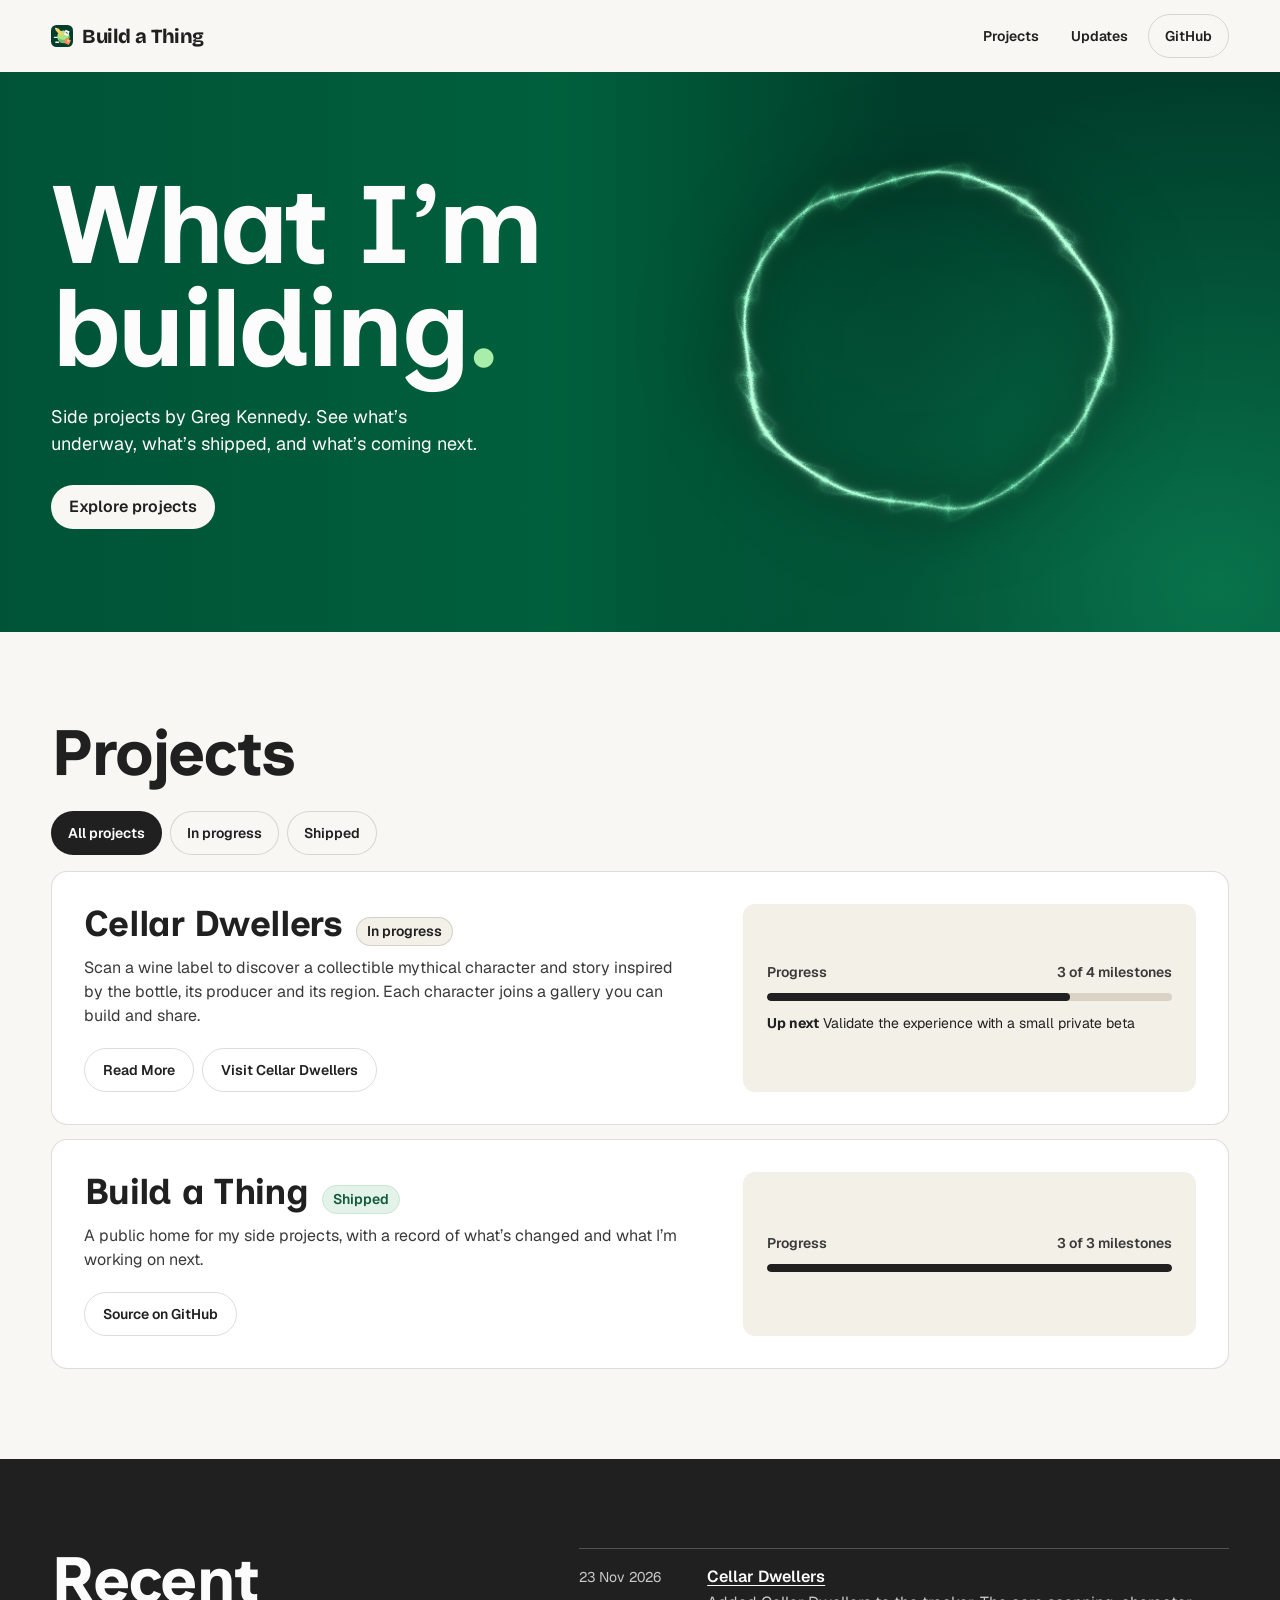
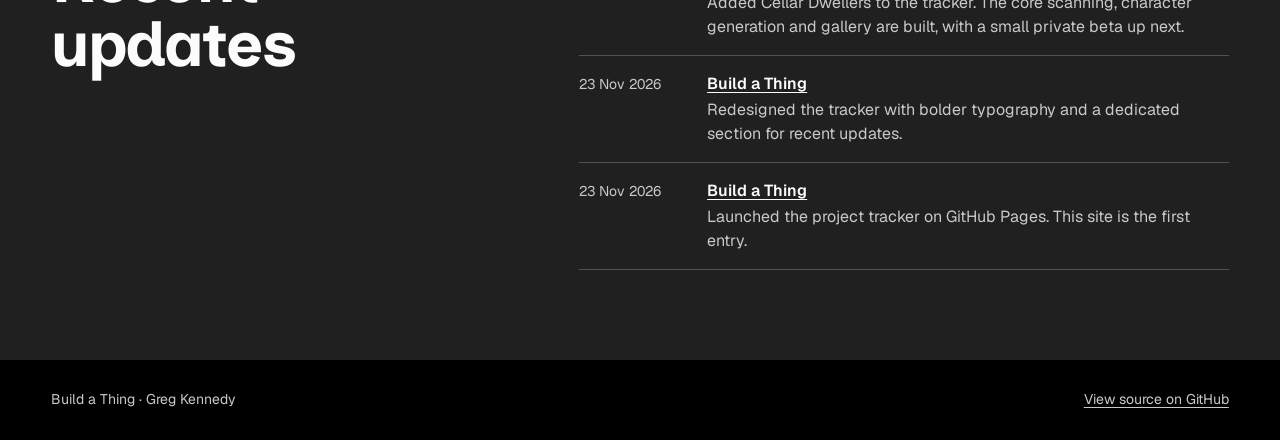
==== docs/index.html @ 75d182dc "Use rolling-ball site icon" ====
<!doctype html>
<html lang="en-AU">
<head>
  <meta charset="utf-8">
  <meta name="viewport" content="width=device-width, initial-scale=1">
  <meta name="description" content="Follow Greg Kennedy’s side projects, their current status and what’s next.">
  <meta name="theme-color" content="#f9f7f3">
  <title>Build a Thing — Greg Kennedy</title>
  <link rel="icon" type="image/svg+xml" href="./project-roll.svg">
  <link rel="stylesheet" href="./styles.css?v=8">
  <script src="./projects.js?v=5" defer></script>
  <script src="./site.js?v=5" defer></script>
  <script src="./hero-halo.js" defer></script>
</head>
<body>
  <header class="site-header wrap">
    <a class="wordmark" href="./index.html"><img src="./project-roll.svg" width="22" height="22" alt="">Build a Thing</a>
    <nav aria-label="Main navigation">
      <a href="#projects">Projects</a>
      <a href="#updates">Updates</a>
      <a href="https://github.com/gkennedy1" class="github-link">GitHub</a>
    </nav>
  </header>

  <main>
    <section class="intro" aria-labelledby="site-title">
      <div class="hero-halo" aria-hidden="true"><canvas></canvas></div>
      <div class="intro-layout wrap">
        <div class="intro-copy">
          <h1 id="site-title">What I’m<br>building<span>.</span></h1>
          <p>Side projects by Greg Kennedy. See what’s underway, what’s shipped, and what’s coming next.</p>
          <a class="intro-link" href="#projects">Explore projects</a>
        </div>
      </div>
    </section>

    <section class="projects wrap" aria-labelledby="projects">
      <h2 id="projects" class="section-title" tabindex="-1">Projects</h2>
      <div class="filters" role="group" aria-label="Filter projects by status" hidden></div>
      <p class="visually-hidden" id="results" role="status"></p>
      <div id="project-list"><p class="muted">Loading projects…</p></div>
      <noscript>Enable JavaScript to view the project list.</noscript>
    </section>

    <section class="updates" aria-labelledby="updates">
      <div class="updates-layout wrap">
        <h2 id="updates" class="section-title" tabindex="-1">Recent updates</h2>
        <ol id="update-list"></ol>
      </div>
    </section>
  </main>

  <footer class="site-footer">
    <div class="footer-layout wrap">
      <span>Build a Thing · Greg Kennedy</span>
      <a href="https://github.com/gkennedy1/build-a-thing">View source on GitHub</a>
    </div>
  </footer>
</body>
</html>
---- docs/styles.css ----
@font-face {
  font-family: 'Bricolage Grotesque';
  src: url('./fonts/bricolage-grotesque.woff2') format('woff2');
  font-weight: 400 800;
  font-display: swap;
}

@font-face {
  font-family: 'Inclusive Sans';
  src: url('./fonts/inclusive-sans.woff2') format('woff2');
  font-weight: 300 700;
  font-display: swap;
}

@font-face {
  font-family: Geist;
  src: url('./fonts/geist.woff2') format('woff2');
  font-weight: 400 700;
  font-display: swap;
}

:root {
  --canvas: #f9f7f3;
  --bone: #f3f0e8;
  --paper: #fff;
  --ink: #202020;
  --body: #3a3a3a;
  --muted: #646464;
  --line: rgb(32 32 32 / 15%);
  --hero-green: #003e2b;
  --pressed: #ad270c;
  --light: #fcfcfc;
  --heading: 'Inclusive Sans', Geist, system-ui, sans-serif;
  --wordmark: 'Bricolage Grotesque', Geist, system-ui, sans-serif;
  --sans: Geist, system-ui, sans-serif;
}

* { box-sizing: border-box; }
body { margin: 0; background: var(--canvas); color: var(--ink); font: 1rem/1.5 var(--sans); }
h1, h2, h3, p { margin: 0; }
a { color: inherit; text-underline-offset: .19em; }
[id] { scroll-margin-block-start: 24px; }
:focus-visible { outline: 2px solid currentColor; outline-offset: 4px; }
::selection { color: var(--paper); background: var(--pressed); }
.wrap { width: min(100% - clamp(2rem, 8vw, 8rem), 76rem); margin-inline: auto; }

.site-header {
  display: flex;
  flex-wrap: wrap;
  justify-content: space-between;
  align-items: center;
  min-block-size: 72px;
  gap: 4px 16px;
  padding-block: 8px;
  font-size: .875rem;
  font-weight: 600;
}

.site-header nav { display: flex; flex-wrap: wrap; align-items: center; gap: 4px 8px; }
.site-header a { display: inline-flex; align-items: center; min-block-size: 44px; text-decoration: none; }
.site-header nav a { padding-inline: 12px; border-radius: 999px; }
.site-header nav a:hover { background: var(--bone); }
.site-header .github-link { border: 1px solid var(--line); padding-inline: 16px; }
.wordmark { gap: 9px; font: 750 1.25rem/1 var(--wordmark); letter-spacing: -.025em; }

.intro {
  position: relative;
  isolation: isolate;
  background: #00603c;
  background-image:
    radial-gradient(ellipse 45% 90% at 95% 92%, #08734b 0, transparent 100%),
    linear-gradient(90deg, #005337, #00603c 44%, var(--hero-green) 71%);
  color: var(--light);
  overflow: hidden;
}

.intro-layout {
  position: relative;
  display: grid;
  grid-template-columns: 1.65fr 1fr;
  align-items: center;
  min-block-size: clamp(27rem, 43vw, 39rem);
  padding-block: clamp(3.75rem, 8vw, 7.5rem);
}

.intro-copy { position: relative; z-index: 1; }
.intro ::selection { background: #003d28; }
.intro h1 {
  font: 700 clamp(3.6rem, 8.6vw, 8rem)/.93 var(--heading);
  letter-spacing: -.027em;
}
.intro h1 span { color: #a8edaa; }
.intro p { max-inline-size: 36ch; margin-block-start: 24px; font-size: clamp(1rem, 1.7vw, 1.125rem); }
.intro-link, .project-links a {
  display: inline-flex;
  align-items: center;
  justify-content: center;
  min-block-size: 44px;
  padding: 8px 18px;
  border-radius: 999px;
  font-weight: 600;
  text-decoration: none;
}

.intro-link { margin-block-start: 28px; color: var(--ink); background: var(--canvas); }
.intro-link:hover { background: var(--bone); }
.intro-link:focus-visible { outline-color: var(--light); }

.hero-halo {
  position: absolute;
  inset: 0 0 0 auto;
  width: 58%;
  mask-image: linear-gradient(90deg, transparent, #000 20%, #000 94%, transparent);
  pointer-events: none;
}

.hero-halo::before {
  content: '';
  position: absolute;
  top: 48%;
  left: 52%;
  width: min(68%, 25rem);
  aspect-ratio: 1;
  transform: translate(-50%, -50%) rotate(-18deg) scaleY(.92);
  background: radial-gradient(circle, transparent 45%, #14bd773d 60%, #aafed7 65%, #34e99d78 68%, transparent 78%);
}

.hero-halo canvas { position: absolute; inset: 0; width: 100%; height: 100%; opacity: 0; }
.hero-halo[data-animated] canvas { opacity: 1; }
.hero-halo[data-animated]::before { opacity: 0; }

.projects { padding-block: clamp(3.5rem, 7vw, 6rem); }
.section-title {
  font: 700 clamp(2.6rem, 5vw, 4.5rem)/1 var(--heading);
  letter-spacing: -.025em;
  text-wrap: balance;
}

.projects .section-title { margin-block-end: 26px; }
#project-list { display: grid; gap: 14px; }
.project {
  display: grid;
  grid-template-columns: minmax(0, 1.4fr) minmax(0, 1fr);
  gap: 24px;
  align-items: stretch;
  padding: clamp(18px, 3vw, 32px);
  border: 1px solid var(--line);
  border-radius: 16px;
  background: var(--paper);
  overflow-wrap: anywhere;
}

.project-body:only-child { grid-column: 1 / -1; }
.project-heading { display: flex; align-items: baseline; flex-wrap: wrap; gap: 8px 14px; }
.project-heading h3 { font: 700 clamp(1.6rem, 3vw, 2.25rem)/1.1 var(--heading); letter-spacing: -.02em; }
.project-body > p { color: var(--body); max-inline-size: 54ch; margin-block-start: 10px; }
.status {
  border: 1px solid var(--line);
  border-radius: 999px;
  background: var(--canvas);
  padding: 3px 10px;
  font-size: .875rem;
  font-weight: 600;
}

.status.shipped { color: #145a3c; background: #e4f3e9; border-color: #c9e6d4; }
.status.in-progress { background: var(--bone); }
.status.paused { color: #4d4d4d; background: #eee; }
.project-progress {
  display: grid;
  align-content: center;
  align-self: stretch;
  background: var(--bone);
  border-radius: 12px;
  padding: 18px clamp(14px, 3vw, 24px);
}

.progress-label {
  display: flex;
  justify-content: space-between;
  flex-wrap: wrap;
  gap: 4px 12px;
  color: var(--body);
  font-size: .875rem;
  font-weight: 600;
  font-variant-numeric: tabular-nums;
}

progress {
  display: block;
  width: 100%;
  height: 8px;
  margin-block: 10px 4px;
  appearance: none;
  border: 0;
  border-radius: 999px;
  overflow: hidden;
  background: #d9d2c5;
  color: var(--ink);
}

progress::-webkit-progress-bar { background: #d9d2c5; }
progress::-webkit-progress-value { background: var(--ink); border-radius: 999px; }
progress::-moz-progress-bar { background: var(--ink); border-radius: 999px; }
.next-step { margin-block-start: 8px; font-size: .875rem; }
.project-links { display: flex; flex-wrap: wrap; gap: 8px; margin-block-start: 20px; }
.project-links[hidden] { display: none; }
.project-links a { border: 1px solid var(--line); font-size: .875rem; }
.project-links a:hover { background: var(--bone); }
.filters { display: flex; flex-wrap: wrap; gap: 8px; margin-block-end: 16px; }
.filters[hidden] { display: none; }
.filters button {
  min-block-size: 44px;
  border: 1px solid var(--line);
  border-radius: 999px;
  padding: 8px 16px;
  color: var(--ink);
  background: var(--canvas);
  font: 600 .875rem/1.2 var(--sans);
  cursor: pointer;
}

.filters button:hover { background: var(--bone); }
.filters button[aria-pressed='true'] { color: var(--paper); background: var(--ink); }
.filters button[aria-pressed='true']:focus-visible { outline-color: var(--ink); }
.empty { border: 1px solid var(--line); border-radius: 12px; padding: 18px; }
.muted { color: var(--muted); }

.updates { background: var(--ink); color: var(--light); }
.updates-layout {
  display: grid;
  grid-template-columns: minmax(0, 1fr) minmax(0, 1.4fr);
  gap: 24px 64px;
  align-items: start;
  padding-block: clamp(3.5rem, 7vw, 6rem);
}

.updates h2 { max-inline-size: 8ch; text-wrap: initial; }
.updates ol { list-style: none; margin: 0; padding: 0; border-block-start: 1px solid rgb(252 252 252 / 22%); }
.updates li {
  display: grid;
  grid-template-columns: 7rem minmax(0, 1fr);
  gap: 2px 16px;
  align-items: baseline;
  padding-block: 16px;
  overflow-wrap: anywhere;
  border-block-end: 1px solid rgb(252 252 252 / 22%);
}

.updates time, .updates li p, .updates .muted { color: #c9c9c9; }
.updates time { font-size: .875rem; font-variant-numeric: tabular-nums; }
.updates a { justify-self: start; font-weight: 600; }
.updates a:hover, .site-footer a:hover { color: var(--paper); }
.updates li p { grid-column: 2; }
.site-footer { background: #000; color: #c9c9c9; font-size: .875rem; }
.footer-layout { display: flex; justify-content: space-between; align-items: center; flex-wrap: wrap; gap: 0 16px; padding-block: 18px; }
.site-footer a { display: inline-flex; min-block-size: 44px; align-items: center; }
.visually-hidden { position: absolute; width: 1px; height: 1px; overflow: hidden; clip-path: inset(50%); white-space: nowrap; }

.project-detail { min-block-size: 60vh; padding-block: clamp(3rem, 7vw, 6rem); }
.detail-header { max-inline-size: 70ch; }
.detail-title { display: flex; align-items: baseline; flex-wrap: wrap; gap: 12px 20px; }
.detail-title h1 {
  font: 700 clamp(3rem, 8vw, 6rem)/.96 var(--heading);
  letter-spacing: -.03em;
  overflow-wrap: anywhere;
}
.detail-header > p { margin-block-start: 18px; color: var(--body); font-size: 1.125rem; }
.detail-section {
  display: grid;
  grid-template-columns: minmax(0, 1fr) minmax(0, 2.4fr);
  align-items: start;
  gap: 20px 32px;
  border-block-start: 1px solid var(--line);
  margin-block-start: clamp(2.5rem, 6vw, 5rem);
  padding-block-start: clamp(2rem, 4vw, 3.5rem);
}
.detail-section[hidden] { display: none; }
.detail-section .section-title { font-size: clamp(2rem, 4vw, 3.5rem); overflow-wrap: anywhere; }
.pitch-copy { max-inline-size: 65ch; color: var(--body); font-size: 1.0625rem; }
.pitch-copy p + p { margin-block-start: 1em; }
.screenshot-grid { display: grid; gap: 24px; align-items: start; }
.screenshot-grid figure { margin: 0; }
.screenshot-grid a { display: inline-block; max-inline-size: 100%; vertical-align: top; border-radius: 12px; }
.screenshot-grid img { display: block; max-inline-size: 100%; block-size: auto; border-radius: inherit; }
.screenshot-grid figcaption { margin-block-start: 8px; color: var(--muted); font-size: .875rem; }

@media (max-width: 760px) {
  .intro {
    background-image:
      radial-gradient(ellipse 40% 35% at 100% 100%, #008c5a, transparent 100%),
      linear-gradient(175deg, #005337 0%, #00603c 66%, #00452f 100%);
  }
  .intro-layout { display: block; min-block-size: 0; }
  .hero-halo { inset: auto 0 0 auto; width: clamp(8rem, 35vw, 15rem); height: clamp(7rem, 31vw, 13rem); }
  .intro-copy { max-inline-size: 100%; }
  .intro p { max-inline-size: 30ch; }
  .project, .updates-layout, .detail-section { grid-template-columns: minmax(0, 1fr); }
  .updates h2 { max-inline-size: none; }
}

@media (max-width: 520px) {
  .intro p { max-inline-size: 32ch; }
}

@media (max-width: 420px) {
  .site-header { column-gap: 8px; }
  .site-header nav a { padding-inline: 6px; }
  .site-header .github-link { padding-inline: 10px; }
  .site-header nav { gap: 2px; }
  .wordmark { font-size: 1.125rem; gap: 6px; }
  .intro h1 { font-size: clamp(3rem, 14vw, 3.6rem); }
  .updates li { grid-template-columns: minmax(0, 1fr); gap: 4px; }
  .updates li p { grid-column: auto; }
  .updates a { display: inline-grid; align-items: center; min-block-size: 44px; }
}
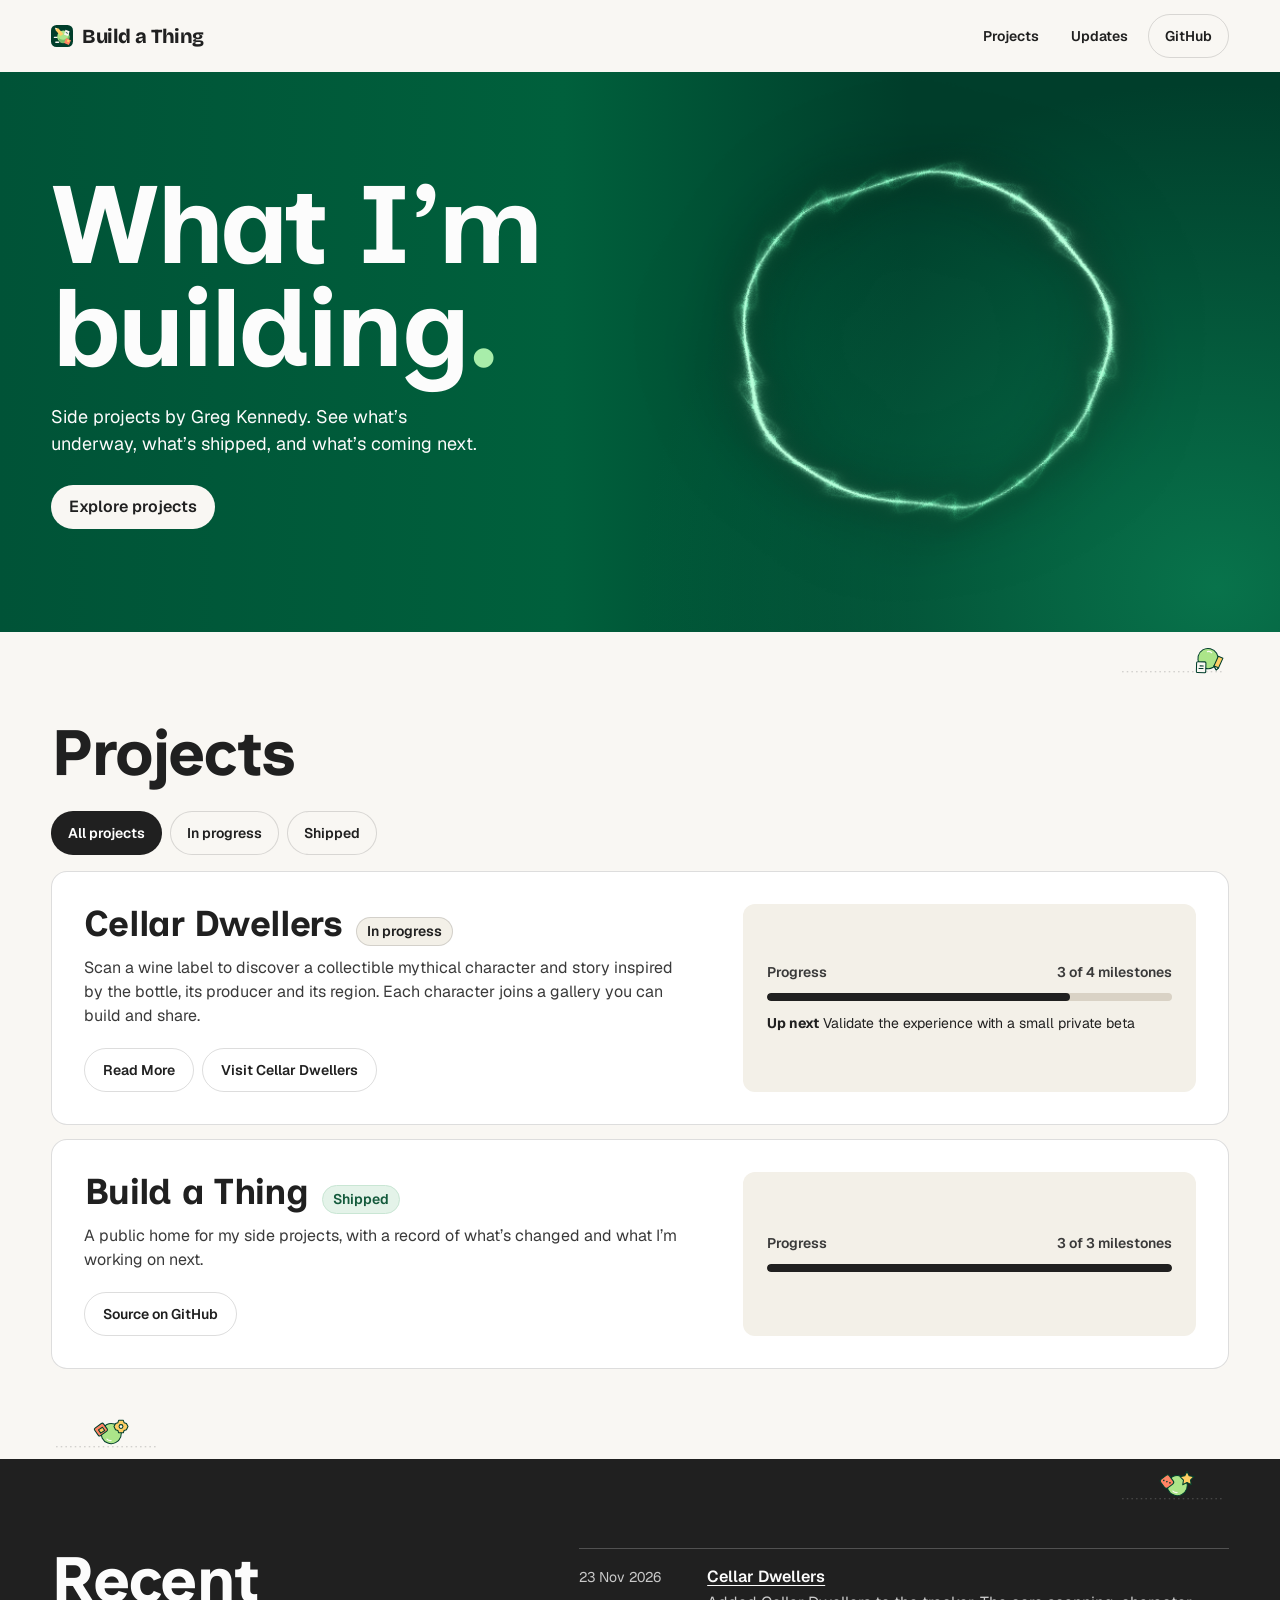
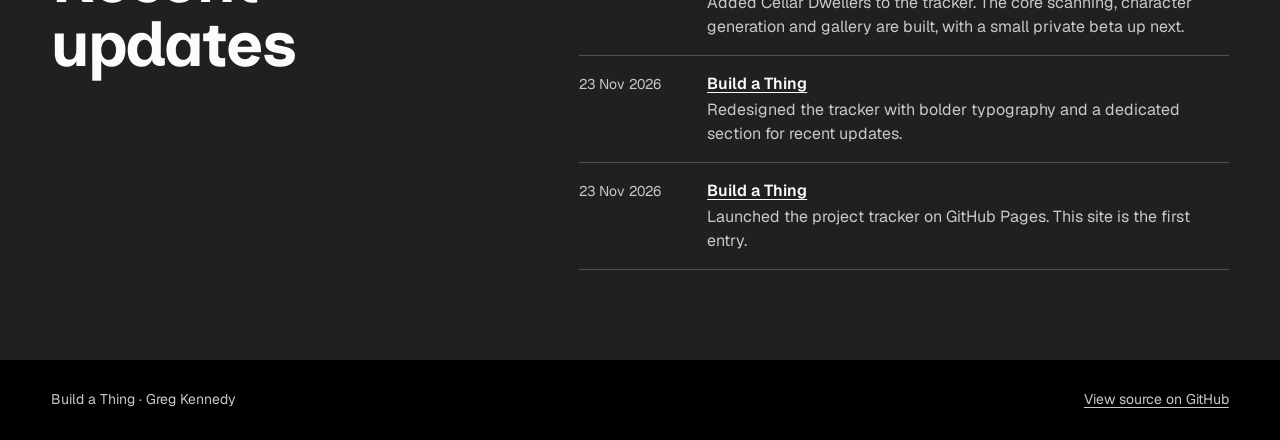
==== commit 71da2b30: "more balls" ====
--- a/docs/index.html
+++ b/docs/index.html
@@ -7,10 +7,11 @@
   <meta name="theme-color" content="#f9f7f3">
   <title>Build a Thing — Greg Kennedy</title>
   <link rel="icon" type="image/svg+xml" href="./project-roll.svg">
-  <link rel="stylesheet" href="./styles.css?v=8">
+  <link rel="stylesheet" href="./styles.css?v=9">
   <script src="./projects.js?v=5" defer></script>
   <script src="./site.js?v=5" defer></script>
   <script src="./hero-halo.js" defer></script>
+  <script src="./roll-scenes.js" defer></script>
 </head>
 <body>
   <header class="site-header wrap">
@@ -35,15 +36,18 @@
     </section>
 
     <section class="projects wrap" aria-labelledby="projects">
+      <div class="roll-scene roll-scene--end" data-roll-scene="desk" aria-hidden="true"></div>
       <h2 id="projects" class="section-title" tabindex="-1">Projects</h2>
       <div class="filters" role="group" aria-label="Filter projects by status" hidden></div>
       <p class="visually-hidden" id="results" role="status"></p>
       <div id="project-list"><p class="muted">Loading projects…</p></div>
       <noscript>Enable JavaScript to view the project list.</noscript>
+      <div class="roll-scene roll-scene--bottom" data-roll-scene="workbench" aria-hidden="true"></div>
     </section>
 
     <section class="updates" aria-labelledby="updates">
       <div class="updates-layout wrap">
+        <div class="roll-scene roll-scene--end" data-roll-scene="arcade" aria-hidden="true"></div>
         <h2 id="updates" class="section-title" tabindex="-1">Recent updates</h2>
         <ol id="update-list"></ol>
       </div>
--- a/docs/styles.css
+++ b/docs/styles.css
@@ -62,6 +62,47 @@
 .site-header nav a:hover { background: var(--bone); }
 .site-header .github-link { border: 1px solid var(--line); padding-inline: 16px; }
 .wordmark { gap: 9px; font: 750 1.25rem/1 var(--wordmark); letter-spacing: -.025em; }
+.wordmark img { flex: none; }
+
+@media (prefers-reduced-motion: no-preference) {
+  .wordmark:focus-visible img { animation: header-roll 520ms ease-in-out; }
+
+  @media (hover: hover) {
+    .wordmark:hover img { animation: header-roll 520ms ease-in-out; }
+  }
+}
+
+@keyframes header-roll {
+  42% { transform: translateX(-5px) rotate(-35deg); }
+  73% { transform: translateX(1px) rotate(7deg); }
+}
+
+.projects, .updates-layout, .project-detail { position: relative; }
+
+.roll-scene {
+  position: absolute;
+  inset-block-start: 4px;
+  inset-inline-start: 0;
+  inline-size: min(7rem, 100%);
+  aspect-ratio: 18 / 7;
+  pointer-events: none;
+}
+
+.roll-scene svg { display: block; inline-size: 100%; block-size: 100%; }
+.roll-scene--end { inset-inline: auto 0; }
+.roll-scene--bottom { inset-block: auto 4px; }
+
+@media (min-width: 96rem) {
+  .roll-scene {
+    --roll-offset: calc((76rem - 100vw) / 4 - 4.125rem);
+    inset-block-start: 3.5rem;
+    inset-inline-start: var(--roll-offset);
+    inline-size: 8.25rem;
+  }
+
+  .roll-scene--end { inset-inline: auto var(--roll-offset); }
+  .roll-scene--bottom { inset-block: auto 3.5rem; }
+}
 
 .intro {
   position: relative;
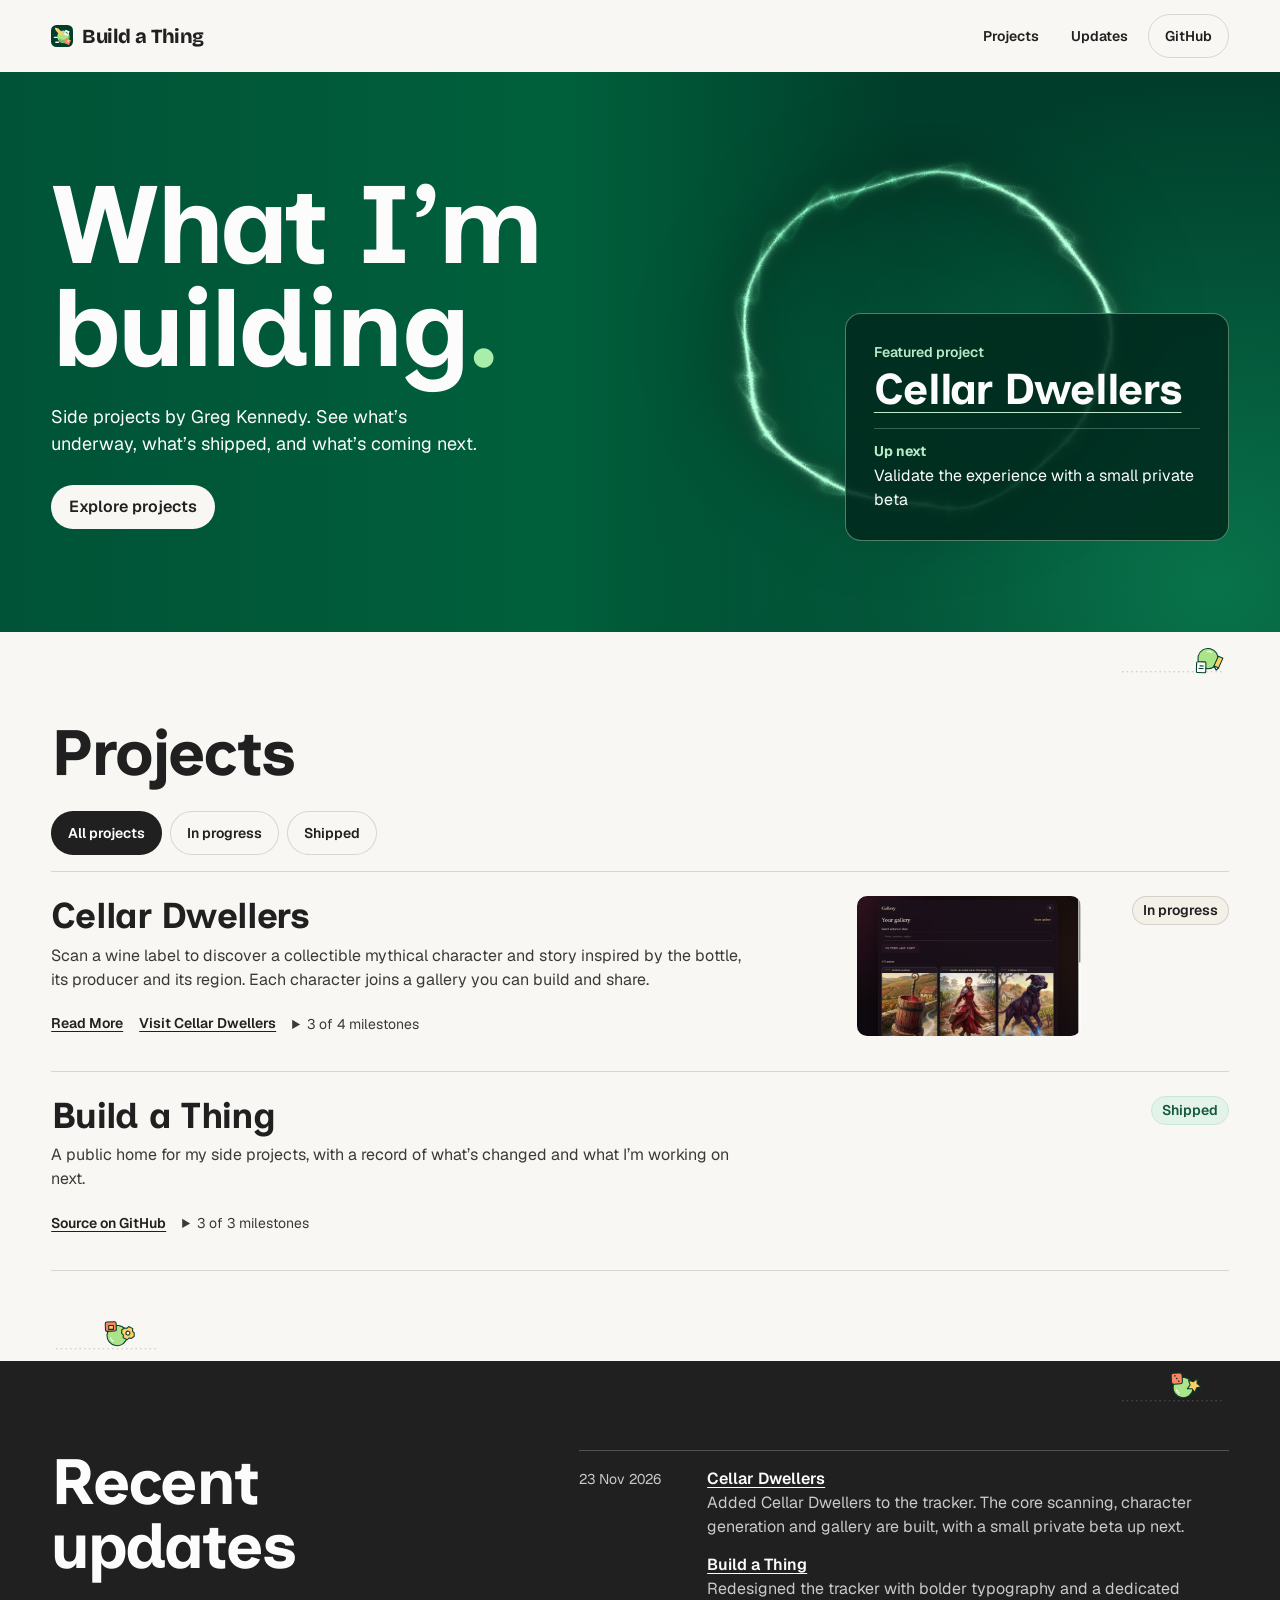
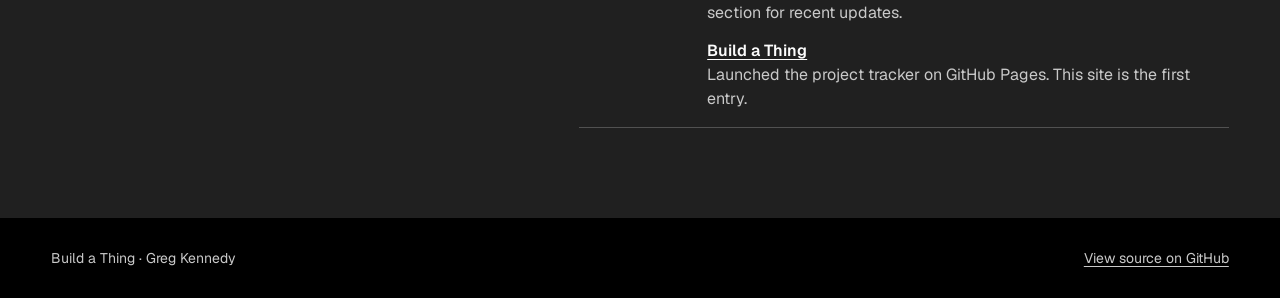
==== commit b1889764: "ui updates" ====
--- a/docs/index.html
+++ b/docs/index.html
@@ -7,9 +7,9 @@
   <meta name="theme-color" content="#f9f7f3">
   <title>Build a Thing — Greg Kennedy</title>
   <link rel="icon" type="image/svg+xml" href="./project-roll.svg">
-  <link rel="stylesheet" href="./styles.css?v=9">
+  <link rel="stylesheet" href="./styles.css?v=10">
   <script src="./projects.js?v=5" defer></script>
-  <script src="./site.js?v=5" defer></script>
+  <script src="./site.js?v=7" defer></script>
   <script src="./hero-halo.js" defer></script>
   <script src="./roll-scenes.js" defer></script>
 </head>
@@ -32,6 +32,7 @@
           <p>Side projects by Greg Kennedy. See what’s underway, what’s shipped, and what’s coming next.</p>
           <a class="intro-link" href="#projects">Explore projects</a>
         </div>
+        <aside class="featured-project" aria-labelledby="featured-title" hidden></aside>
       </div>
     </section>
 
--- a/docs/styles.css
+++ b/docs/styles.css
@@ -118,7 +118,8 @@
 .intro-layout {
   position: relative;
   display: grid;
-  grid-template-columns: 1.65fr 1fr;
+  grid-template-columns: minmax(0, 1.45fr) minmax(0, 1fr);
+  gap: clamp(1.5rem, 4vw, 4rem);
   align-items: center;
   min-block-size: clamp(27rem, 43vw, 39rem);
   padding-block: clamp(3.75rem, 8vw, 7.5rem);
@@ -131,7 +132,7 @@
   letter-spacing: -.027em;
 }
 .intro h1 span { color: #a8edaa; }
-.intro p { max-inline-size: 36ch; margin-block-start: 24px; font-size: clamp(1rem, 1.7vw, 1.125rem); }
+.intro-copy p { max-inline-size: 36ch; margin-block-start: 24px; font-size: clamp(1rem, 1.7vw, 1.125rem); }
 .intro-link, .project-links a {
   display: inline-flex;
   align-items: center;
@@ -170,6 +171,25 @@
 .hero-halo[data-animated] canvas { opacity: 1; }
 .hero-halo[data-animated]::before { opacity: 0; }
 
+.featured-project {
+  align-self: end;
+  justify-self: end;
+  width: min(100%, 24rem);
+  margin-block-end: -.75rem;
+  padding: clamp(1rem, 2.5vw, 1.75rem);
+  border: 1px solid rgb(220 255 225 / 38%);
+  border-radius: 16px;
+  background: rgb(0 43 30 / 88%);
+  overflow-wrap: anywhere;
+}
+
+.featured-label { color: #bceac9; font-size: .875rem; font-weight: 600; }
+.featured-project h2 { margin-block-start: 4px; font: 700 clamp(1.7rem, 3.4vw, 2.7rem)/1.05 var(--heading); letter-spacing: -.025em; }
+.featured-project h2 a { text-decoration-color: #bceac9; text-decoration-thickness: 1px; }
+.featured-project h2 a:hover { color: #bceac9; }
+.featured-milestone { margin-block-start: 16px; padding-block-start: 12px; border-block-start: 1px solid rgb(220 255 225 / 25%); }
+.featured-milestone strong { display: block; margin-block-end: 2px; color: #bceac9; font-size: .875rem; }
+
 .projects { padding-block: clamp(3.5rem, 7vw, 6rem); }
 .section-title {
   font: 700 clamp(2.6rem, 5vw, 4.5rem)/1 var(--heading);
@@ -178,23 +198,33 @@
 }
 
 .projects .section-title { margin-block-end: 26px; }
-#project-list { display: grid; gap: 14px; }
+#project-list { border-block-start: 1px solid var(--line); }
 .project {
   display: grid;
-  grid-template-columns: minmax(0, 1.4fr) minmax(0, 1fr);
-  gap: 24px;
-  align-items: stretch;
-  padding: clamp(18px, 3vw, 32px);
-  border: 1px solid var(--line);
-  border-radius: 16px;
-  background: var(--paper);
+  grid-template-columns: minmax(0, 1fr) min(20vw, 14rem) 7rem;
+  grid-template-areas: 'body preview status';
+  gap: clamp(12px, 3vw, 36px);
+  align-items: start;
+  padding-block: 24px;
+  border-block-end: 1px solid var(--line);
   overflow-wrap: anywhere;
 }
 
-.project-body:only-child { grid-column: 1 / -1; }
-.project-heading { display: flex; align-items: baseline; flex-wrap: wrap; gap: 8px 14px; }
-.project-heading h3 { font: 700 clamp(1.6rem, 3vw, 2.25rem)/1.1 var(--heading); letter-spacing: -.02em; }
-.project-body > p { color: var(--body); max-inline-size: 54ch; margin-block-start: 10px; }
+.project-body { grid-area: body; }
+.project-body h3 { font: 700 clamp(1.6rem, 3vw, 2.25rem)/1.1 var(--heading); letter-spacing: -.02em; }
+.project-body > p { color: var(--body); max-inline-size: 64ch; margin-block-start: 8px; }
+.project > .status { grid-area: status; justify-self: end; }
+.project-preview {
+  grid-area: preview;
+  display: block;
+  inline-size: 100%;
+  block-size: auto;
+  aspect-ratio: 16 / 10;
+  object-fit: cover;
+  object-position: center top;
+  border-radius: 10px;
+  background: var(--bone);
+}
 .status {
   border: 1px solid var(--line);
   border-radius: 999px;
@@ -207,25 +237,10 @@
 .status.shipped { color: #145a3c; background: #e4f3e9; border-color: #c9e6d4; }
 .status.in-progress { background: var(--bone); }
 .status.paused { color: #4d4d4d; background: #eee; }
-.project-progress {
-  display: grid;
-  align-content: center;
-  align-self: stretch;
-  background: var(--bone);
-  border-radius: 12px;
-  padding: 18px clamp(14px, 3vw, 24px);
-}
-
-.progress-label {
-  display: flex;
-  justify-content: space-between;
-  flex-wrap: wrap;
-  gap: 4px 12px;
-  color: var(--body);
-  font-size: .875rem;
-  font-weight: 600;
-  font-variant-numeric: tabular-nums;
-}
+.project-actions { display: flex; flex-wrap: wrap; align-items: start; gap: 0 16px; margin-block-start: 10px; }
+.project-progress { max-inline-size: 36ch; color: var(--body); font-size: .875rem; }
+.project-progress summary { width: fit-content; padding-block: 12px; font-variant-numeric: tabular-nums; cursor: pointer; }
+.project-progress summary:hover { color: var(--ink); text-decoration: underline; }
 
 progress {
   display: block;
@@ -248,6 +263,9 @@
 .project-links[hidden] { display: none; }
 .project-links a { border: 1px solid var(--line); font-size: .875rem; }
 .project-links a:hover { background: var(--bone); }
+.project-actions .project-links { gap: 0 16px; margin-block-start: 0; }
+.project-actions a { padding-inline: 0; border: 0; border-radius: 0; text-decoration: underline; }
+.project-actions a:hover { background: none; color: var(--hero-green); }
 .filters { display: flex; flex-wrap: wrap; gap: 8px; margin-block-end: 16px; }
 .filters[hidden] { display: none; }
 .filters button {
@@ -277,11 +295,13 @@
 }
 
 .updates h2 { max-inline-size: 8ch; text-wrap: initial; }
-.updates ol { list-style: none; margin: 0; padding: 0; border-block-start: 1px solid rgb(252 252 252 / 22%); }
-.updates li {
+.updates ol, .update-entries { list-style: none; margin: 0; padding: 0; }
+.updates ol { border-block-start: 1px solid rgb(252 252 252 / 22%); }
+.updates ol > .muted { padding-block: 16px; }
+.update-day {
   display: grid;
   grid-template-columns: 7rem minmax(0, 1fr);
-  gap: 2px 16px;
+  gap: 8px 16px;
   align-items: baseline;
   padding-block: 16px;
   overflow-wrap: anywhere;
@@ -292,7 +312,7 @@
 .updates time { font-size: .875rem; font-variant-numeric: tabular-nums; }
 .updates a { justify-self: start; font-weight: 600; }
 .updates a:hover, .site-footer a:hover { color: var(--paper); }
-.updates li p { grid-column: 2; }
+.update-entries { display: grid; gap: 14px; }
 .site-footer { background: #000; color: #c9c9c9; font-size: .875rem; }
 .footer-layout { display: flex; justify-content: space-between; align-items: center; flex-wrap: wrap; gap: 0 16px; padding-block: 18px; }
 .site-footer a { display: inline-flex; min-block-size: 44px; align-items: center; }
@@ -332,16 +352,29 @@
       radial-gradient(ellipse 40% 35% at 100% 100%, #008c5a, transparent 100%),
       linear-gradient(175deg, #005337 0%, #00603c 66%, #00452f 100%);
   }
-  .intro-layout { display: block; min-block-size: 0; }
-  .hero-halo { inset: auto 0 0 auto; width: clamp(8rem, 35vw, 15rem); height: clamp(7rem, 31vw, 13rem); }
+  .intro-layout { grid-template-columns: minmax(0, 1fr); min-block-size: 0; }
+  .hero-halo { inset: 4rem -1.5rem auto auto; width: clamp(8rem, 35vw, 15rem); height: clamp(7rem, 31vw, 13rem); }
   .intro-copy { max-inline-size: 100%; }
-  .intro p { max-inline-size: 30ch; }
-  .project, .updates-layout, .detail-section { grid-template-columns: minmax(0, 1fr); }
+  .intro-copy p { max-inline-size: 30ch; }
+  .featured-project { justify-self: start; margin-block-end: 0; }
+  .project {
+    grid-template-columns: minmax(0, 1fr) auto;
+    grid-template-areas: 'status status' 'body preview';
+  }
+  .project > .status { justify-self: start; }
+  .project-preview { inline-size: clamp(6rem, 25vw, 11rem); }
+  .updates-layout, .detail-section { grid-template-columns: minmax(0, 1fr); }
   .updates h2 { max-inline-size: none; }
 }
 
 @media (max-width: 520px) {
-  .intro p { max-inline-size: 32ch; }
+  .intro-copy p { max-inline-size: 32ch; }
+  .project {
+    grid-template-columns: minmax(0, 1fr);
+    grid-template-areas: 'status' 'body' 'preview';
+    row-gap: 12px;
+  }
+  .project-preview { inline-size: 8rem; }
 }
 
 @media (max-width: 420px) {
@@ -351,7 +384,6 @@
   .site-header nav { gap: 2px; }
   .wordmark { font-size: 1.125rem; gap: 6px; }
   .intro h1 { font-size: clamp(3rem, 14vw, 3.6rem); }
-  .updates li { grid-template-columns: minmax(0, 1fr); gap: 4px; }
-  .updates li p { grid-column: auto; }
+  .update-day { grid-template-columns: minmax(0, 1fr); }
   .updates a { display: inline-grid; align-items: center; min-block-size: 44px; }
 }
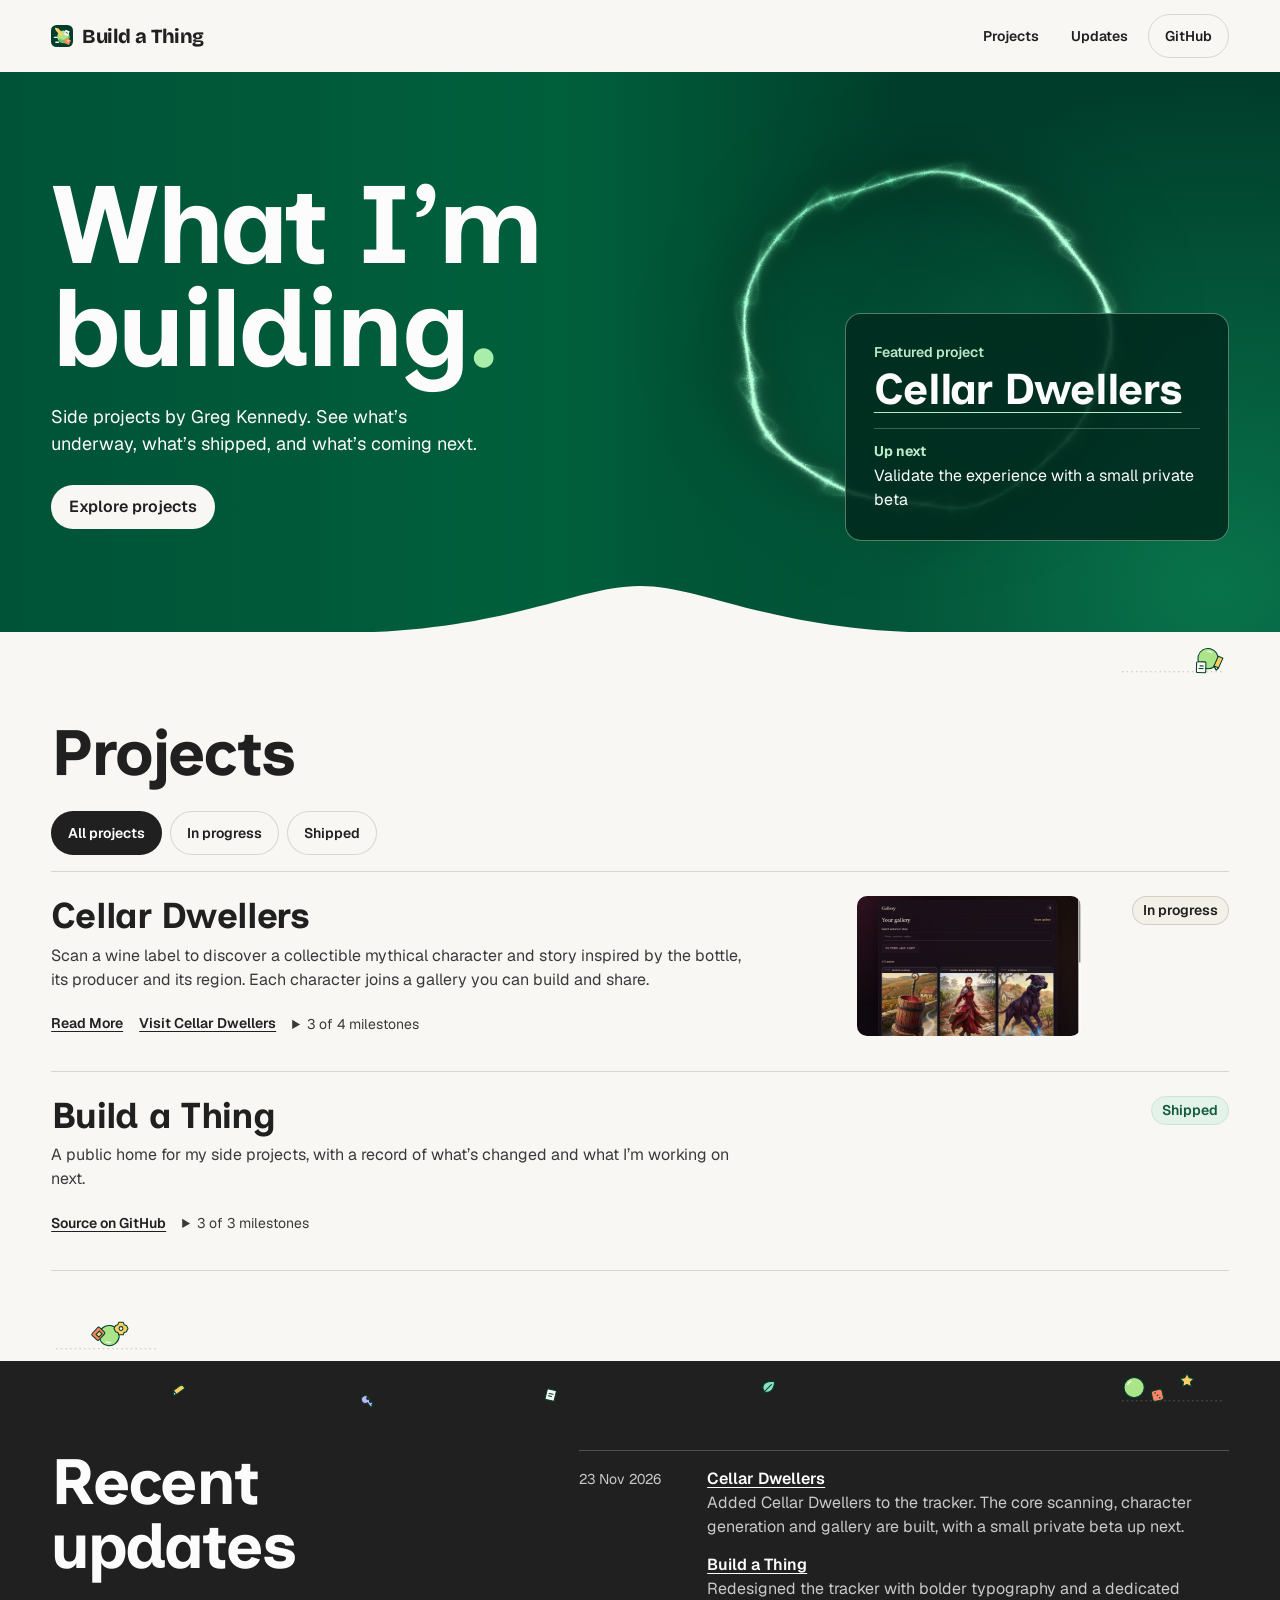
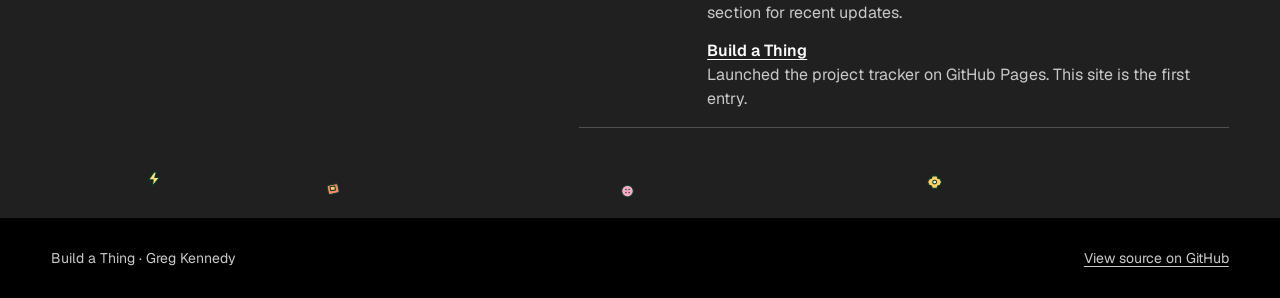
==== commit a7d19bf1: "sick kd animations" ====
--- a/docs/index.html
+++ b/docs/index.html
@@ -7,11 +7,12 @@
   <meta name="theme-color" content="#f9f7f3">
   <title>Build a Thing — Greg Kennedy</title>
   <link rel="icon" type="image/svg+xml" href="./project-roll.svg">
-  <link rel="stylesheet" href="./styles.css?v=10">
+  <link rel="stylesheet" href="./styles.css?v=13">
   <script src="./projects.js?v=5" defer></script>
   <script src="./site.js?v=7" defer></script>
   <script src="./hero-halo.js" defer></script>
-  <script src="./roll-scenes.js" defer></script>
+  <script src="./hero-wave.js" defer></script>
+  <script src="./roll-scenes.js?v=6" defer></script>
 </head>
 <body>
   <header class="site-header wrap">
@@ -34,6 +35,9 @@
         </div>
         <aside class="featured-project" aria-labelledby="featured-title" hidden></aside>
       </div>
+      <svg class="hero-wave" viewBox="0 0 1000 100" preserveAspectRatio="none" aria-hidden="true">
+        <path d="M0 100H1000V101H0Z"/>
+      </svg>
     </section>
 
     <section class="projects wrap" aria-labelledby="projects">
@@ -47,8 +51,10 @@
     </section>
 
     <section class="updates" aria-labelledby="updates">
+      <div class="updates-roll" aria-hidden="true">
+        <div class="roll-scene roll-scene--end" data-roll-scene="arcade"></div>
+      </div>
       <div class="updates-layout wrap">
-        <div class="roll-scene roll-scene--end" data-roll-scene="arcade" aria-hidden="true"></div>
         <h2 id="updates" class="section-title" tabindex="-1">Recent updates</h2>
         <ol id="update-list"></ol>
       </div>
--- a/docs/styles.css
+++ b/docs/styles.css
@@ -170,6 +170,15 @@
 .hero-halo canvas { position: absolute; inset: 0; width: 100%; height: 100%; opacity: 0; }
 .hero-halo[data-animated] canvas { opacity: 1; }
 .hero-halo[data-animated]::before { opacity: 0; }
+
+.hero-wave {
+  position: absolute;
+  inset: auto 0 -1px;
+  inline-size: 100%;
+  block-size: clamp(1.5rem, 5vw, 4.25rem);
+  fill: var(--canvas);
+  pointer-events: none;
+}
 
 .featured-project {
   align-self: end;
@@ -285,7 +294,31 @@
 .empty { border: 1px solid var(--line); border-radius: 12px; padding: 18px; }
 .muted { color: var(--muted); }
 
-.updates { background: var(--ink); color: var(--light); }
+.updates { position: relative; background: var(--ink); color: var(--light); }
+.updates-roll { position: absolute; inset: 0; overflow: hidden; pointer-events: none; }
+.updates-roll .roll-scene { inset-inline-end: max(clamp(1rem, 4vw, 4rem), calc((100% - 76rem) / 2)); }
+.updates-roll svg { overflow: visible; }
+.updates-roll .roll-ball[data-following], .updates-roll .roll-object[data-collected] { opacity: .75; }
+.roll-sparks {
+  fill: none;
+  stroke: #ffce65;
+  stroke-width: 2.5;
+  stroke-linecap: round;
+  transform-origin: 0 0;
+  animation: roll-celebration 480ms ease-out both;
+}
+
+.roll-sparks path:nth-child(even) { stroke: #ace589; }
+
+@keyframes roll-celebration {
+  from { opacity: 0; transform: scale(.55); }
+  22% { opacity: 1; }
+  to { opacity: 0; transform: scale(1.12); }
+}
+
+@media (prefers-reduced-motion: reduce) {
+  .roll-sparks { display: none; }
+}
 .updates-layout {
   display: grid;
   grid-template-columns: minmax(0, 1fr) minmax(0, 1.4fr);
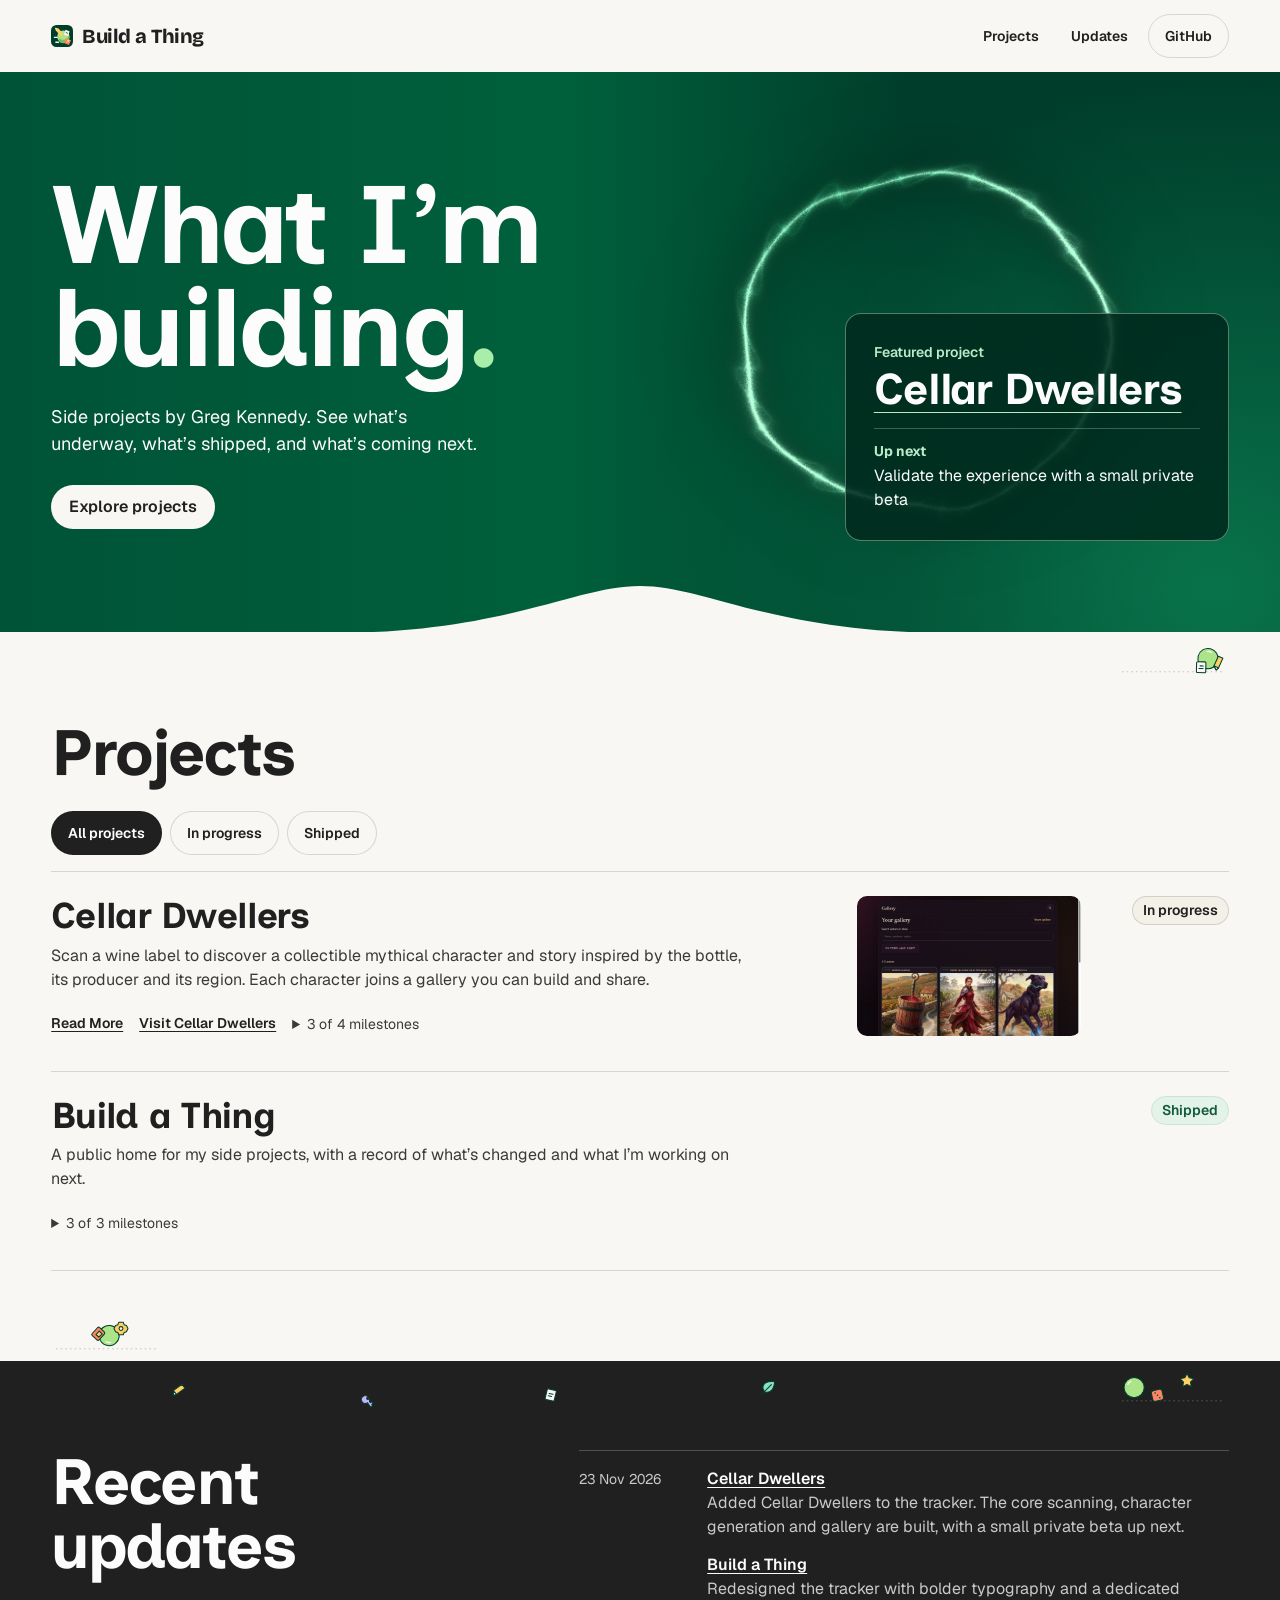
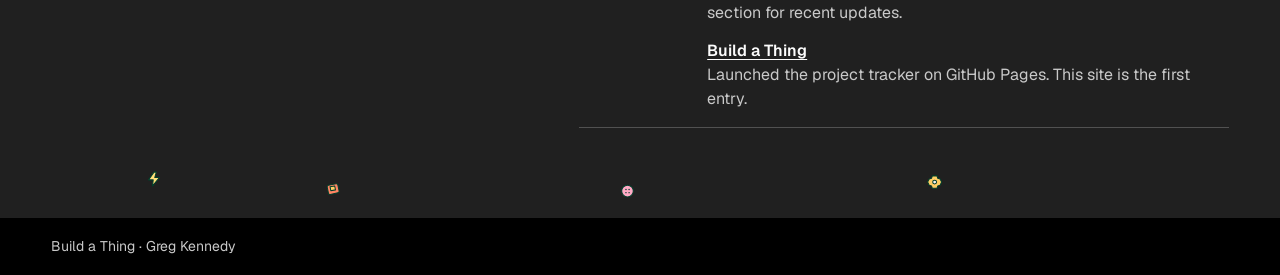
==== commit 7e6614bf: "remove" ====
--- a/docs/index.html
+++ b/docs/index.html
@@ -8,7 +8,7 @@
   <title>Build a Thing — Greg Kennedy</title>
   <link rel="icon" type="image/svg+xml" href="./project-roll.svg">
   <link rel="stylesheet" href="./styles.css?v=13">
-  <script src="./projects.js?v=5" defer></script>
+  <script src="./projects.js?v=6" defer></script>
   <script src="./site.js?v=7" defer></script>
   <script src="./hero-halo.js" defer></script>
   <script src="./hero-wave.js" defer></script>
@@ -64,7 +64,6 @@
   <footer class="site-footer">
     <div class="footer-layout wrap">
       <span>Build a Thing · Greg Kennedy</span>
-      <a href="https://github.com/gkennedy1/build-a-thing">View source on GitHub</a>
     </div>
   </footer>
 </body>
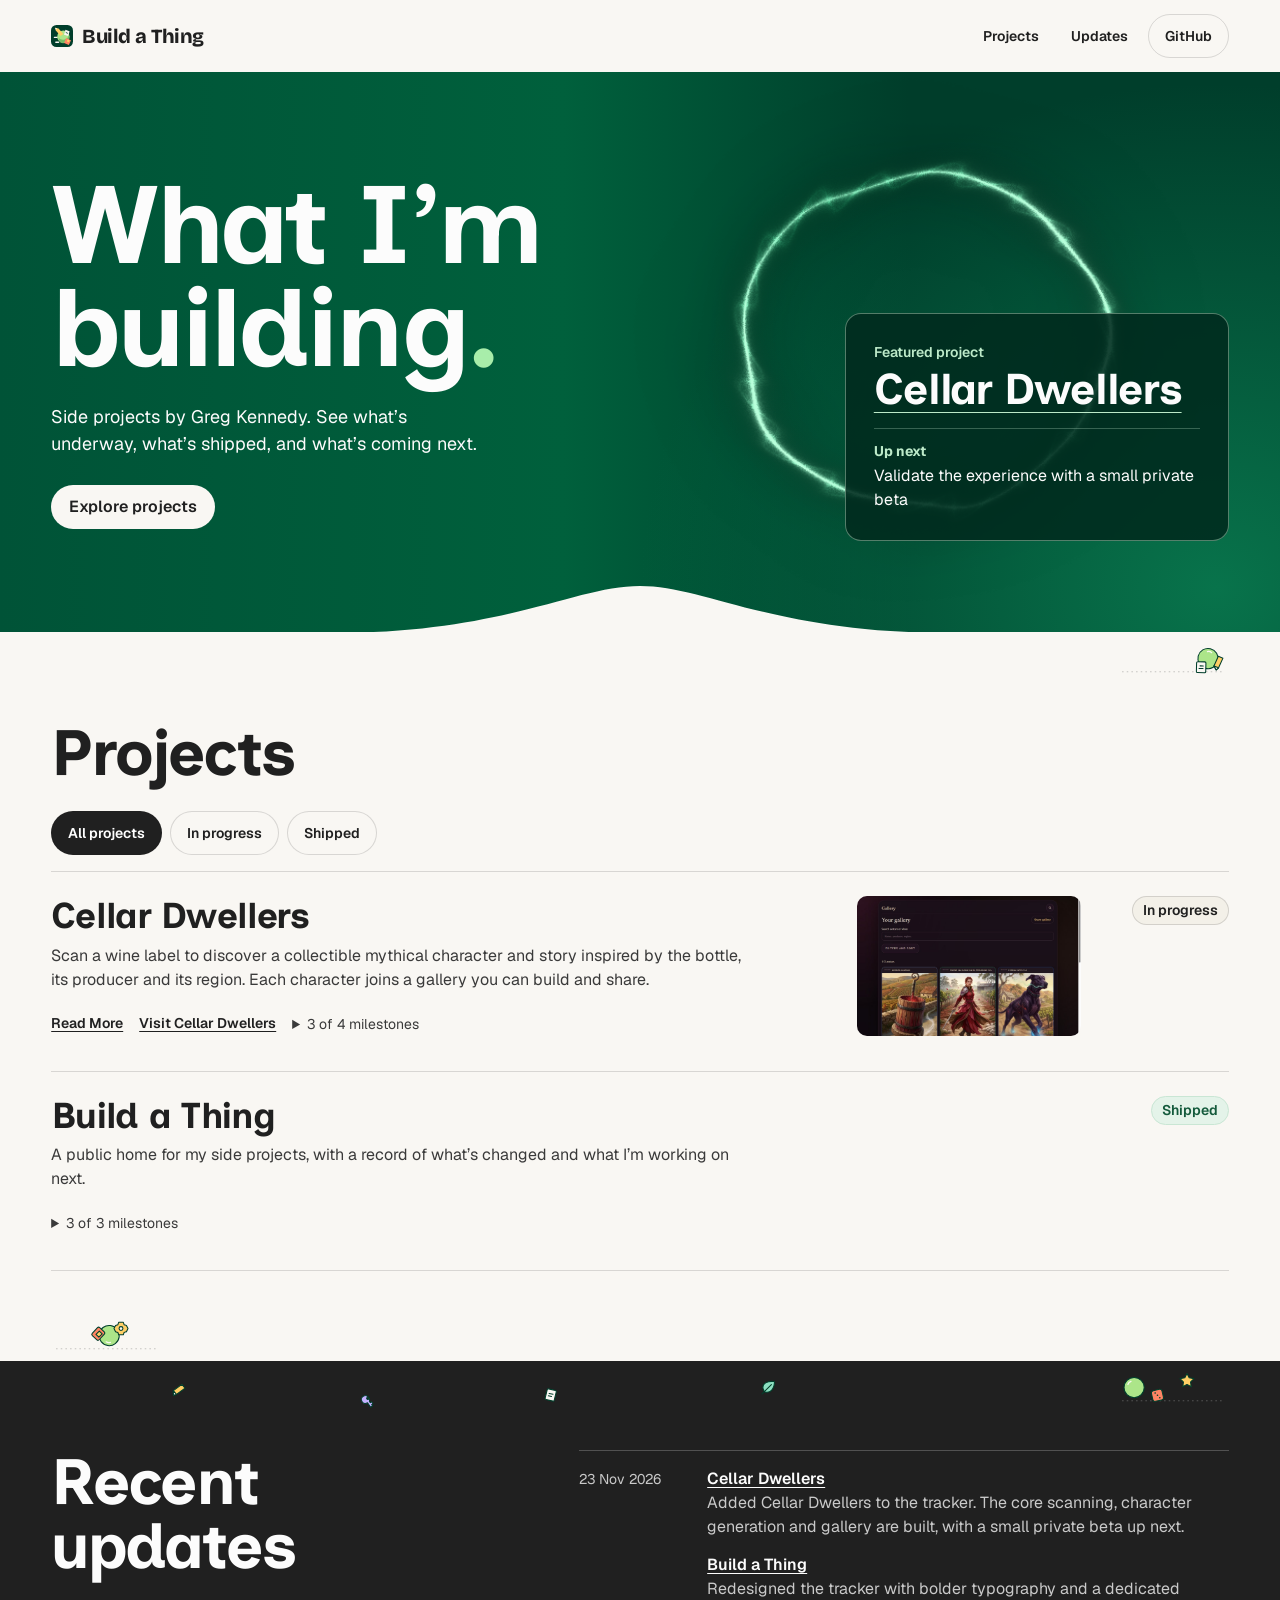
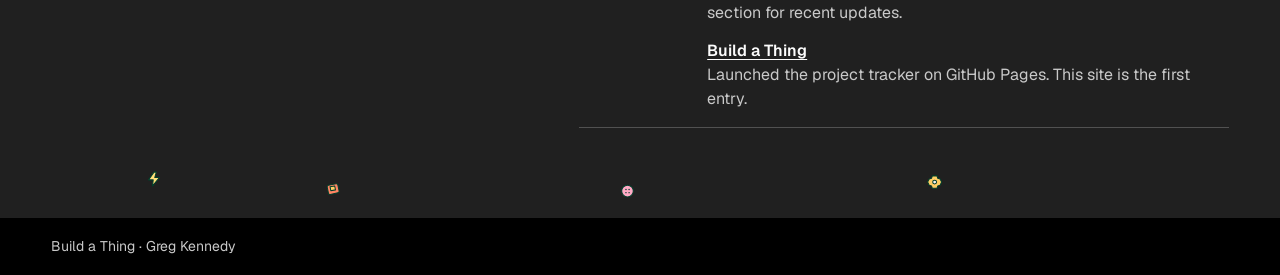
==== commit c03a7734: "updates" ====
--- a/docs/index.html
+++ b/docs/index.html
@@ -12,7 +12,7 @@
   <script src="./site.js?v=7" defer></script>
   <script src="./hero-halo.js" defer></script>
   <script src="./hero-wave.js" defer></script>
-  <script src="./roll-scenes.js?v=6" defer></script>
+  <script src="./roll-scenes.js?v=7" defer></script>
 </head>
 <body>
   <header class="site-header wrap">
--- a/docs/styles.css
+++ b/docs/styles.css
@@ -373,11 +373,132 @@
 .detail-section .section-title { font-size: clamp(2rem, 4vw, 3.5rem); overflow-wrap: anywhere; }
 .pitch-copy { max-inline-size: 65ch; color: var(--body); font-size: 1.0625rem; }
 .pitch-copy p + p { margin-block-start: 1em; }
-.screenshot-grid { display: grid; gap: 24px; align-items: start; }
+.detail-screenshots { grid-template-columns: minmax(0, 1fr); }
+.screenshot-grid { display: grid; gap: clamp(1rem, 2vw, 1.75rem); align-items: start; }
 .screenshot-grid figure { margin: 0; }
-.screenshot-grid a { display: inline-block; max-inline-size: 100%; vertical-align: top; border-radius: 12px; }
-.screenshot-grid img { display: block; max-inline-size: 100%; block-size: auto; border-radius: inherit; }
-.screenshot-grid figcaption { margin-block-start: 8px; color: var(--muted); font-size: .875rem; }
+.screenshot-frame {
+  display: grid;
+  place-items: center;
+  inline-size: 100%;
+  padding: clamp(.75rem, 2vw, 1.5rem);
+  border: 1px solid var(--line);
+  border-radius: 12px;
+  background: var(--bone);
+}
+
+button.screenshot-frame { cursor: zoom-in; }
+
+.screenshot-frame img {
+  display: block;
+  max-inline-size: 100%;
+  block-size: auto;
+  border-radius: 6px;
+}
+
+.screenshot-portrait img { max-inline-size: min(100%, 13.5rem); }
+.screenshot-grid figcaption {
+  max-inline-size: 64ch;
+  margin-block-start: 8px;
+  color: var(--muted);
+  font-size: .875rem;
+}
+
+@media (min-width: 701px) {
+  .screenshot-grid { grid-template-columns: repeat(4, minmax(0, 1fr)); }
+  .screenshot-grid figure { grid-column: span 2; }
+  .screenshot-grid .screenshot-portrait { grid-column: span 1; }
+  .screenshot-grid figure:has(+ .screenshot-portrait):not(.screenshot-portrait) { grid-column: span 3; }
+  .screenshot-grid figure:only-child:not(.screenshot-portrait) { grid-column: 1 / -1; }
+  .screenshot-frame { block-size: clamp(19rem, 44vw, 35rem); }
+  .screenshot-frame img { inline-size: 100%; block-size: 100%; min-block-size: 0; object-fit: contain; }
+  .screenshot-portrait img { max-inline-size: 100%; }
+}
+
+.screenshot-viewer {
+  inline-size: min(calc(100% - 2rem), 72rem, calc(min(78dvh, 48rem) * var(--screenshot-ratio, 1)));
+  min-inline-size: min(calc(100% - 2rem), 11rem);
+  max-block-size: calc(100dvh - 2rem);
+  padding: 0;
+  border: 1px solid var(--line);
+  border-radius: 16px;
+  background: var(--canvas);
+  color: var(--ink);
+}
+
+.screenshot-viewer:not([open]) { display: none; }
+.screenshot-viewer::backdrop { background: rgb(0 0 0 / 74%); }
+.screenshot-viewer-figure { display: flex; flex-direction: column; margin: 0; max-block-size: calc(100dvh - 2rem - 2px); }
+.screenshot-viewer-image {
+  position: relative;
+  aspect-ratio: var(--screenshot-ratio, 1);
+  max-block-size: min(78dvh, 48rem);
+  min-block-size: 5rem;
+  background: var(--ink);
+  touch-action: pan-y pinch-zoom;
+}
+
+.screenshot-viewer-image img {
+  display: block;
+  inline-size: 100%;
+  block-size: 100%;
+  object-fit: contain;
+  user-select: none;
+}
+
+.screenshot-viewer-figure figcaption {
+  padding: 12px clamp(.75rem, 2.5vw, 1.5rem);
+  color: var(--body);
+  font-size: .875rem;
+}
+
+.screenshot-viewer-nav,
+.screenshot-viewer [data-viewer-close] {
+  position: absolute;
+  border: 1px solid rgb(255 255 255 / 25%);
+  border-radius: 999px;
+  background: rgb(24 24 24 / 90%);
+  color: var(--light);
+}
+
+.screenshot-viewer [data-viewer-close] { inset: .75rem .75rem auto auto; }
+.screenshot-viewer-nav {
+  inset: auto auto .75rem 50%;
+  translate: -50% 0;
+  display: flex;
+  align-items: center;
+  gap: 5px;
+  padding: 2px;
+}
+
+.screenshot-viewer-nav[hidden] { display: none; }
+.screenshot-viewer-nav span { white-space: nowrap; font-size: .875rem; font-variant-numeric: tabular-nums; }
+.screenshot-viewer button {
+  display: grid;
+  place-items: center;
+  inline-size: 44px;
+  block-size: 44px;
+  padding: 0;
+  border: 0;
+  border-radius: 50%;
+  background: transparent;
+  color: inherit;
+  cursor: pointer;
+}
+
+.screenshot-viewer-nav button:hover { background: rgb(255 255 255 / 14%); }
+.screenshot-viewer [data-viewer-close]:hover { background: var(--ink); }
+.screenshot-viewer button:focus-visible { outline-offset: -3px; }
+.screenshot-viewer button svg {
+  inline-size: 20px;
+  block-size: 20px;
+  fill: none;
+  stroke: currentColor;
+  stroke-width: 2;
+  stroke-linecap: round;
+  stroke-linejoin: round;
+}
+
+html:has(.screenshot-viewer[open]) { overflow: hidden; }
 
 @media (max-width: 760px) {
   .intro {
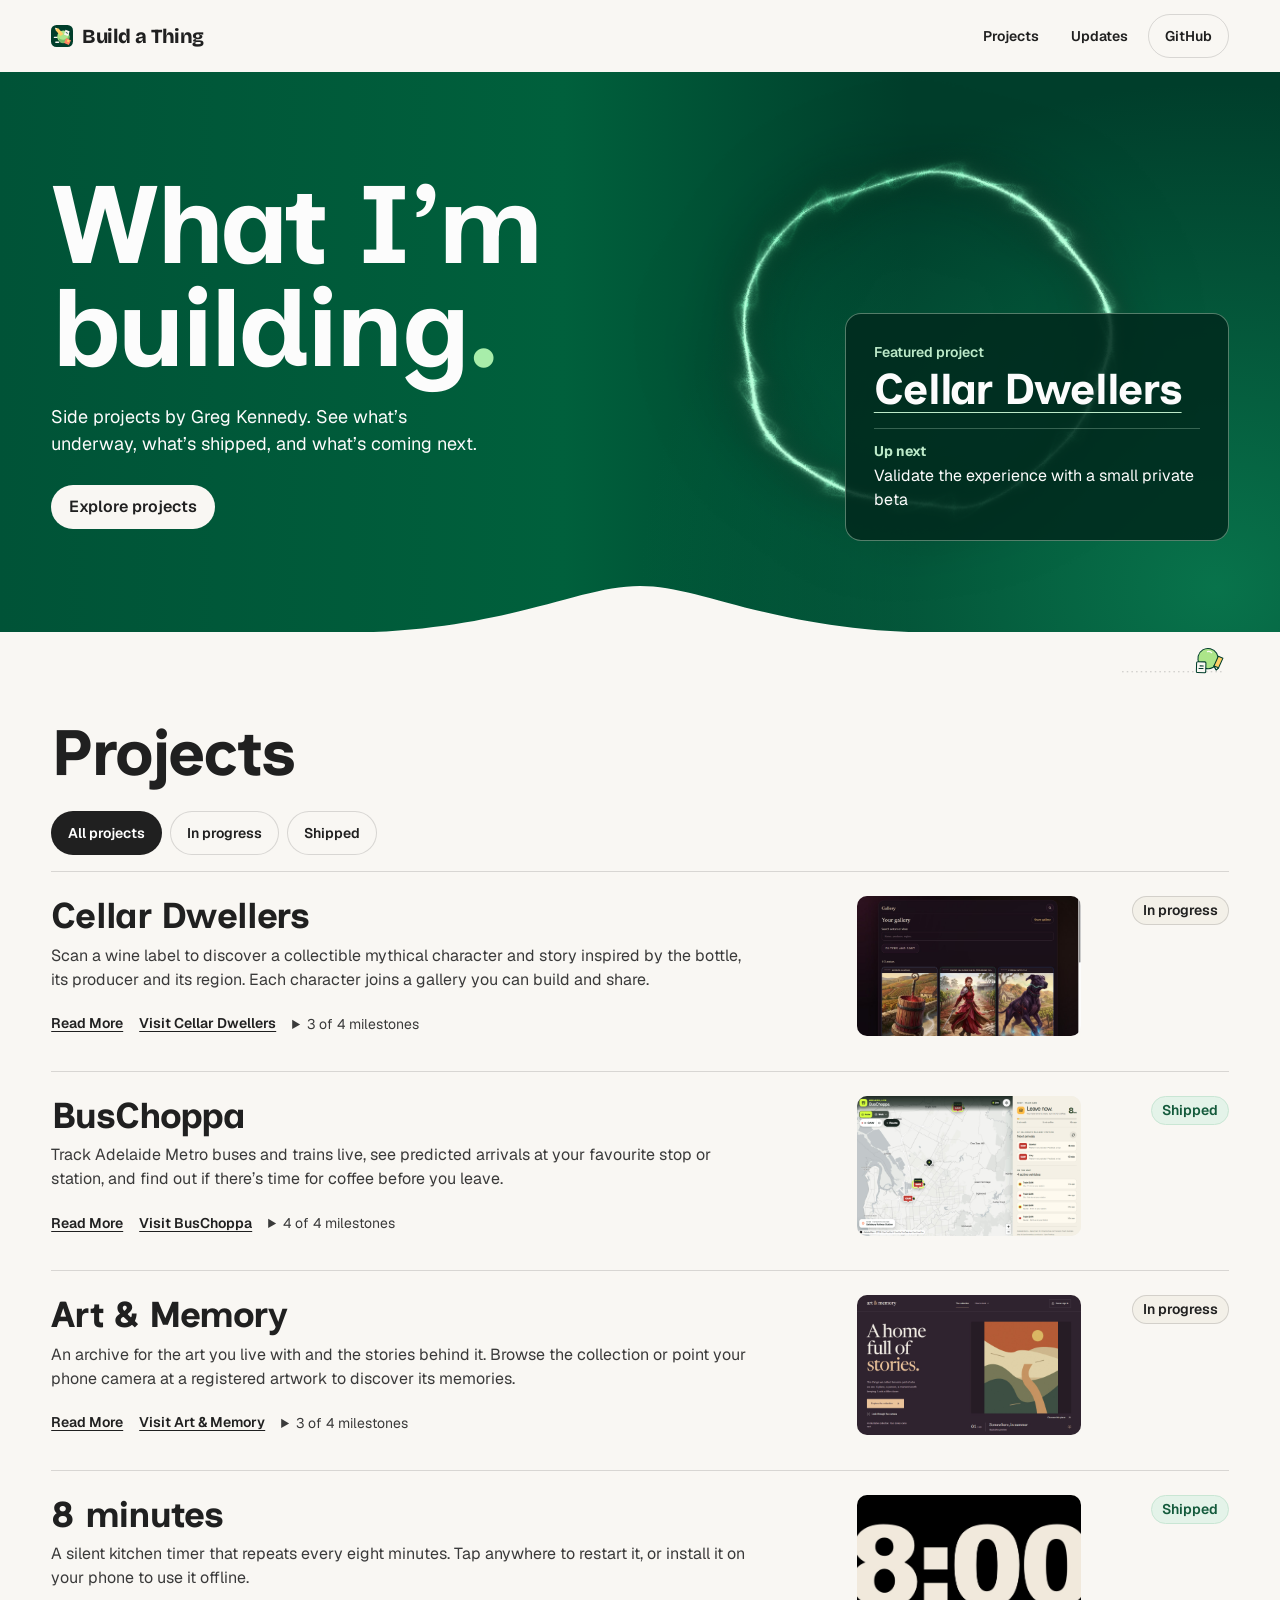
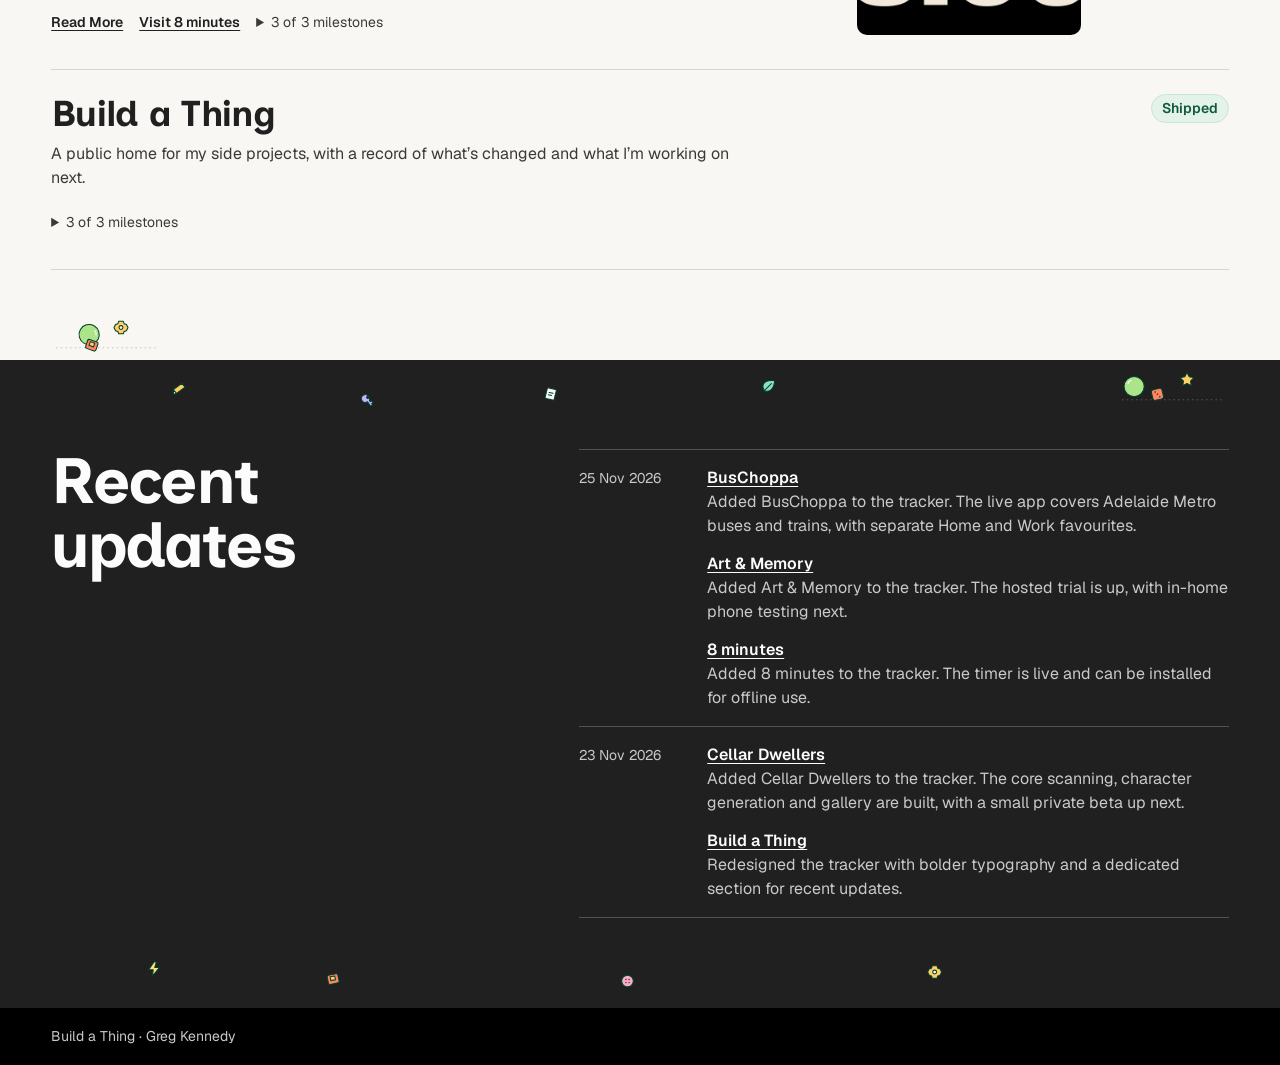
==== commit 2076f4c9: "added projects buschoppa 8 minutes Art & Memory" ====
--- a/docs/index.html
+++ b/docs/index.html
@@ -8,7 +8,7 @@
   <title>Build a Thing — Greg Kennedy</title>
   <link rel="icon" type="image/svg+xml" href="./project-roll.svg">
   <link rel="stylesheet" href="./styles.css?v=13">
-  <script src="./projects.js?v=6" defer></script>
+  <script src="./projects.js?v=9" defer></script>
   <script src="./site.js?v=7" defer></script>
   <script src="./hero-halo.js" defer></script>
   <script src="./hero-wave.js" defer></script>
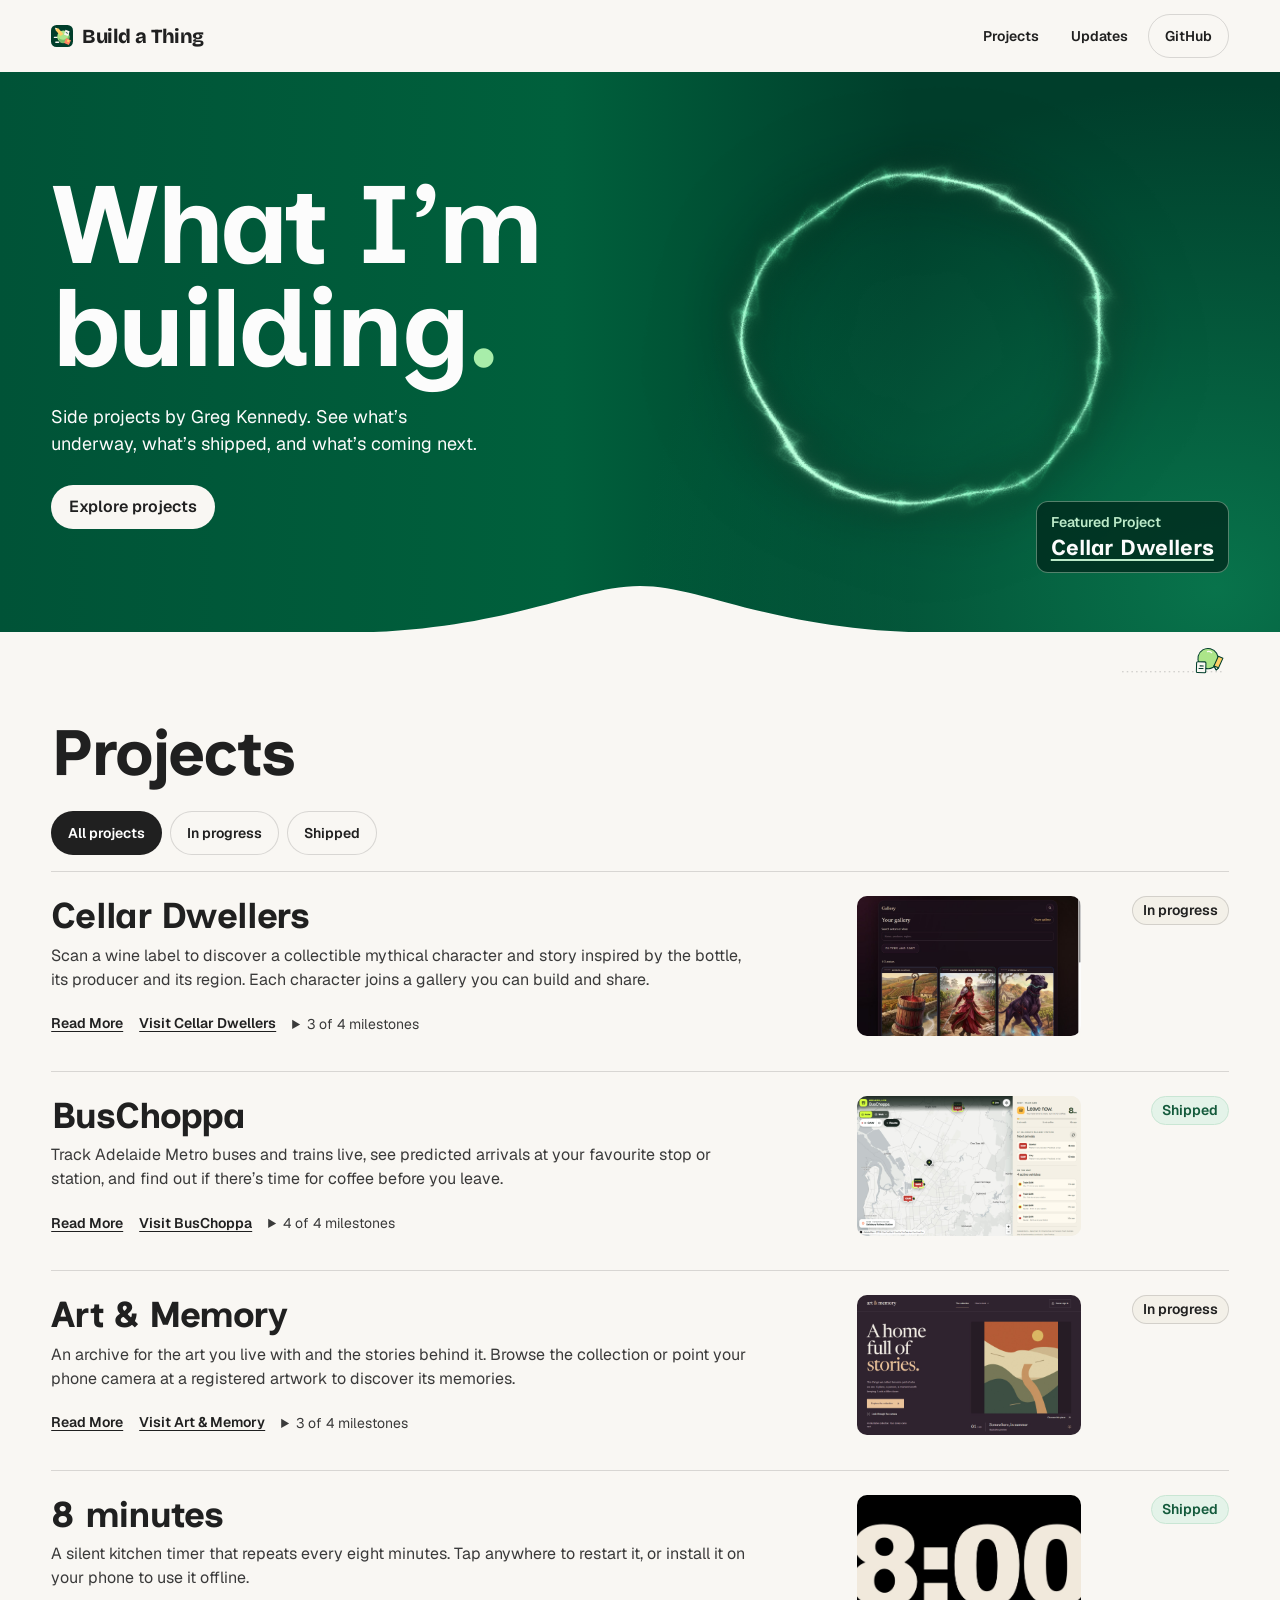
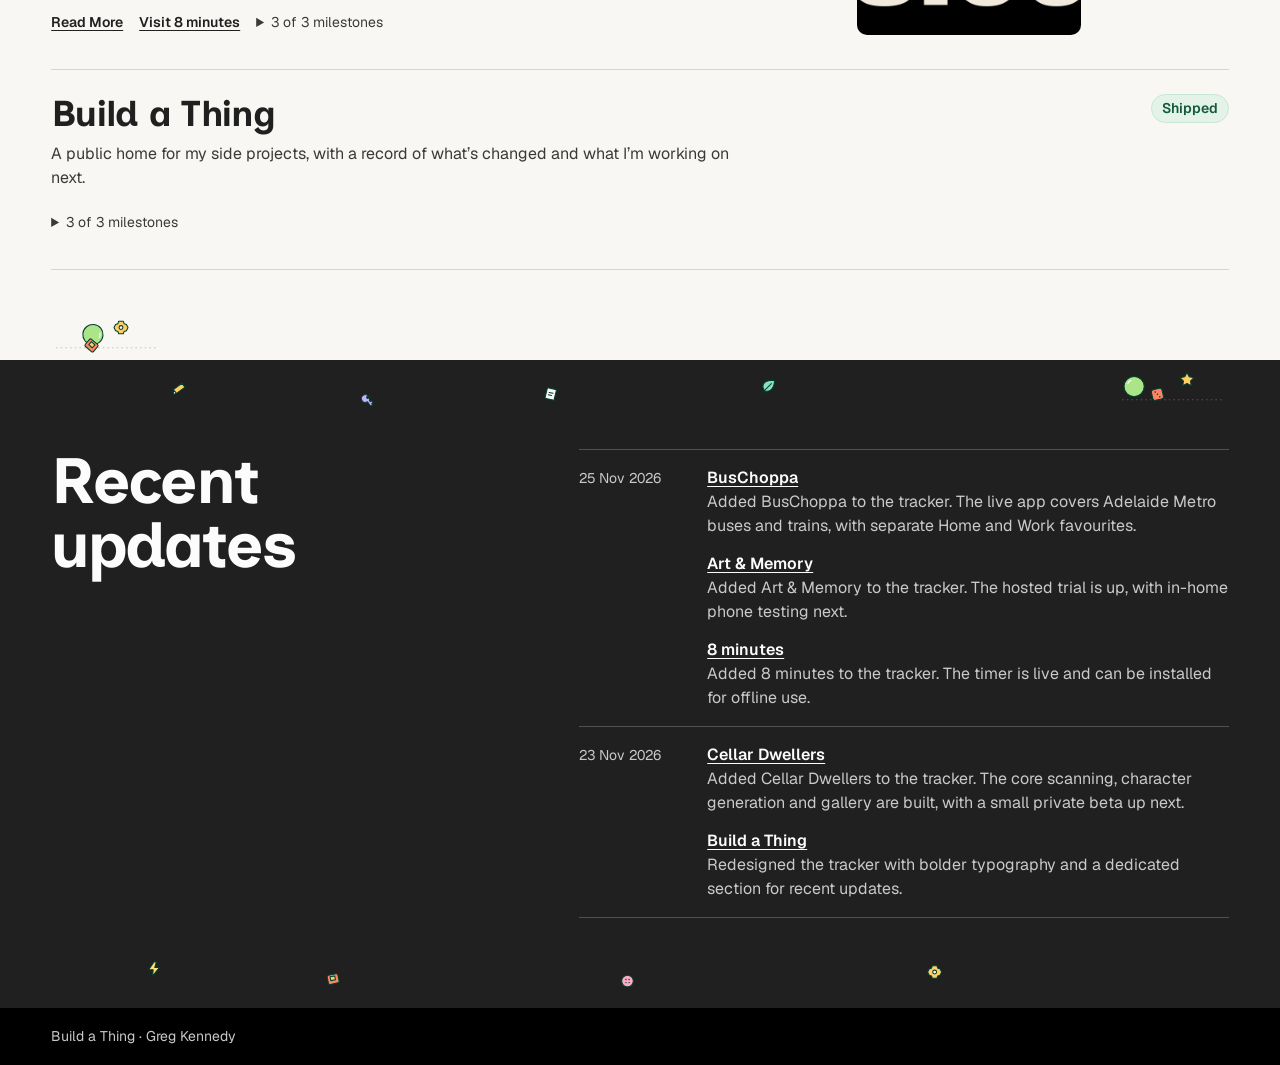
==== commit 3b2decc6: "halo work" ====
--- a/docs/index.html
+++ b/docs/index.html
@@ -7,10 +7,10 @@
   <meta name="theme-color" content="#f9f7f3">
   <title>Build a Thing — Greg Kennedy</title>
   <link rel="icon" type="image/svg+xml" href="./project-roll.svg">
-  <link rel="stylesheet" href="./styles.css?v=13">
+  <link rel="stylesheet" href="./styles.css?v=16">
   <script src="./projects.js?v=9" defer></script>
-  <script src="./site.js?v=7" defer></script>
-  <script src="./hero-halo.js" defer></script>
+  <script src="./site.js?v=9" defer></script>
+  <script src="./hero-halo.js?v=6" defer></script>
   <script src="./hero-wave.js" defer></script>
   <script src="./roll-scenes.js?v=7" defer></script>
 </head>
@@ -33,7 +33,10 @@
           <p>Side projects by Greg Kennedy. See what’s underway, what’s shipped, and what’s coming next.</p>
           <a class="intro-link" href="#projects">Explore projects</a>
         </div>
-        <aside class="featured-project" aria-labelledby="featured-title" hidden></aside>
+        <div class="featured-project" hidden>
+          <p class="featured-label">Featured Project</p>
+          <a></a>
+        </div>
       </div>
       <svg class="hero-wave" viewBox="0 0 1000 100" preserveAspectRatio="none" aria-hidden="true">
         <path d="M0 100H1000V101H0Z"/>
--- a/docs/styles.css
+++ b/docs/styles.css
@@ -183,21 +183,23 @@
 .featured-project {
   align-self: end;
   justify-self: end;
-  width: min(100%, 24rem);
-  margin-block-end: -.75rem;
-  padding: clamp(1rem, 2.5vw, 1.75rem);
+  margin-block-end: -2.75rem;
+  padding: .625rem .875rem;
   border: 1px solid rgb(220 255 225 / 38%);
-  border-radius: 16px;
-  background: rgb(0 43 30 / 88%);
+  border-radius: 12px;
+  background: rgb(0 43 30 / 82%);
   overflow-wrap: anywhere;
 }
 
 .featured-label { color: #bceac9; font-size: .875rem; font-weight: 600; }
-.featured-project h2 { margin-block-start: 4px; font: 700 clamp(1.7rem, 3.4vw, 2.7rem)/1.05 var(--heading); letter-spacing: -.025em; }
-.featured-project h2 a { text-decoration-color: #bceac9; text-decoration-thickness: 1px; }
-.featured-project h2 a:hover { color: #bceac9; }
-.featured-milestone { margin-block-start: 16px; padding-block-start: 12px; border-block-start: 1px solid rgb(220 255 225 / 25%); }
-.featured-milestone strong { display: block; margin-block-end: 2px; color: #bceac9; font-size: .875rem; }
+.featured-project a {
+  font: 700 clamp(1.0625rem, 1.7vw, 1.375rem)/1.3 var(--heading);
+  text-decoration-color: #bceac9;
+  text-underline-offset: .18em;
+}
+
+.featured-project a:hover { color: #bceac9; }
+.featured-project a:focus-visible { outline-color: var(--light); }
 
 .projects { padding-block: clamp(3.5rem, 7vw, 6rem); }
 .section-title {
@@ -507,7 +509,7 @@
       linear-gradient(175deg, #005337 0%, #00603c 66%, #00452f 100%);
   }
   .intro-layout { grid-template-columns: minmax(0, 1fr); min-block-size: 0; }
-  .hero-halo { inset: 4rem -1.5rem auto auto; width: clamp(8rem, 35vw, 15rem); height: clamp(7rem, 31vw, 13rem); }
+  .hero-halo { inset: 4rem -.375rem auto auto; width: clamp(8rem, 35vw, 15rem); height: clamp(7rem, 31vw, 13rem); }
   .intro-copy { max-inline-size: 100%; }
   .intro-copy p { max-inline-size: 30ch; }
   .featured-project { justify-self: start; margin-block-end: 0; }
